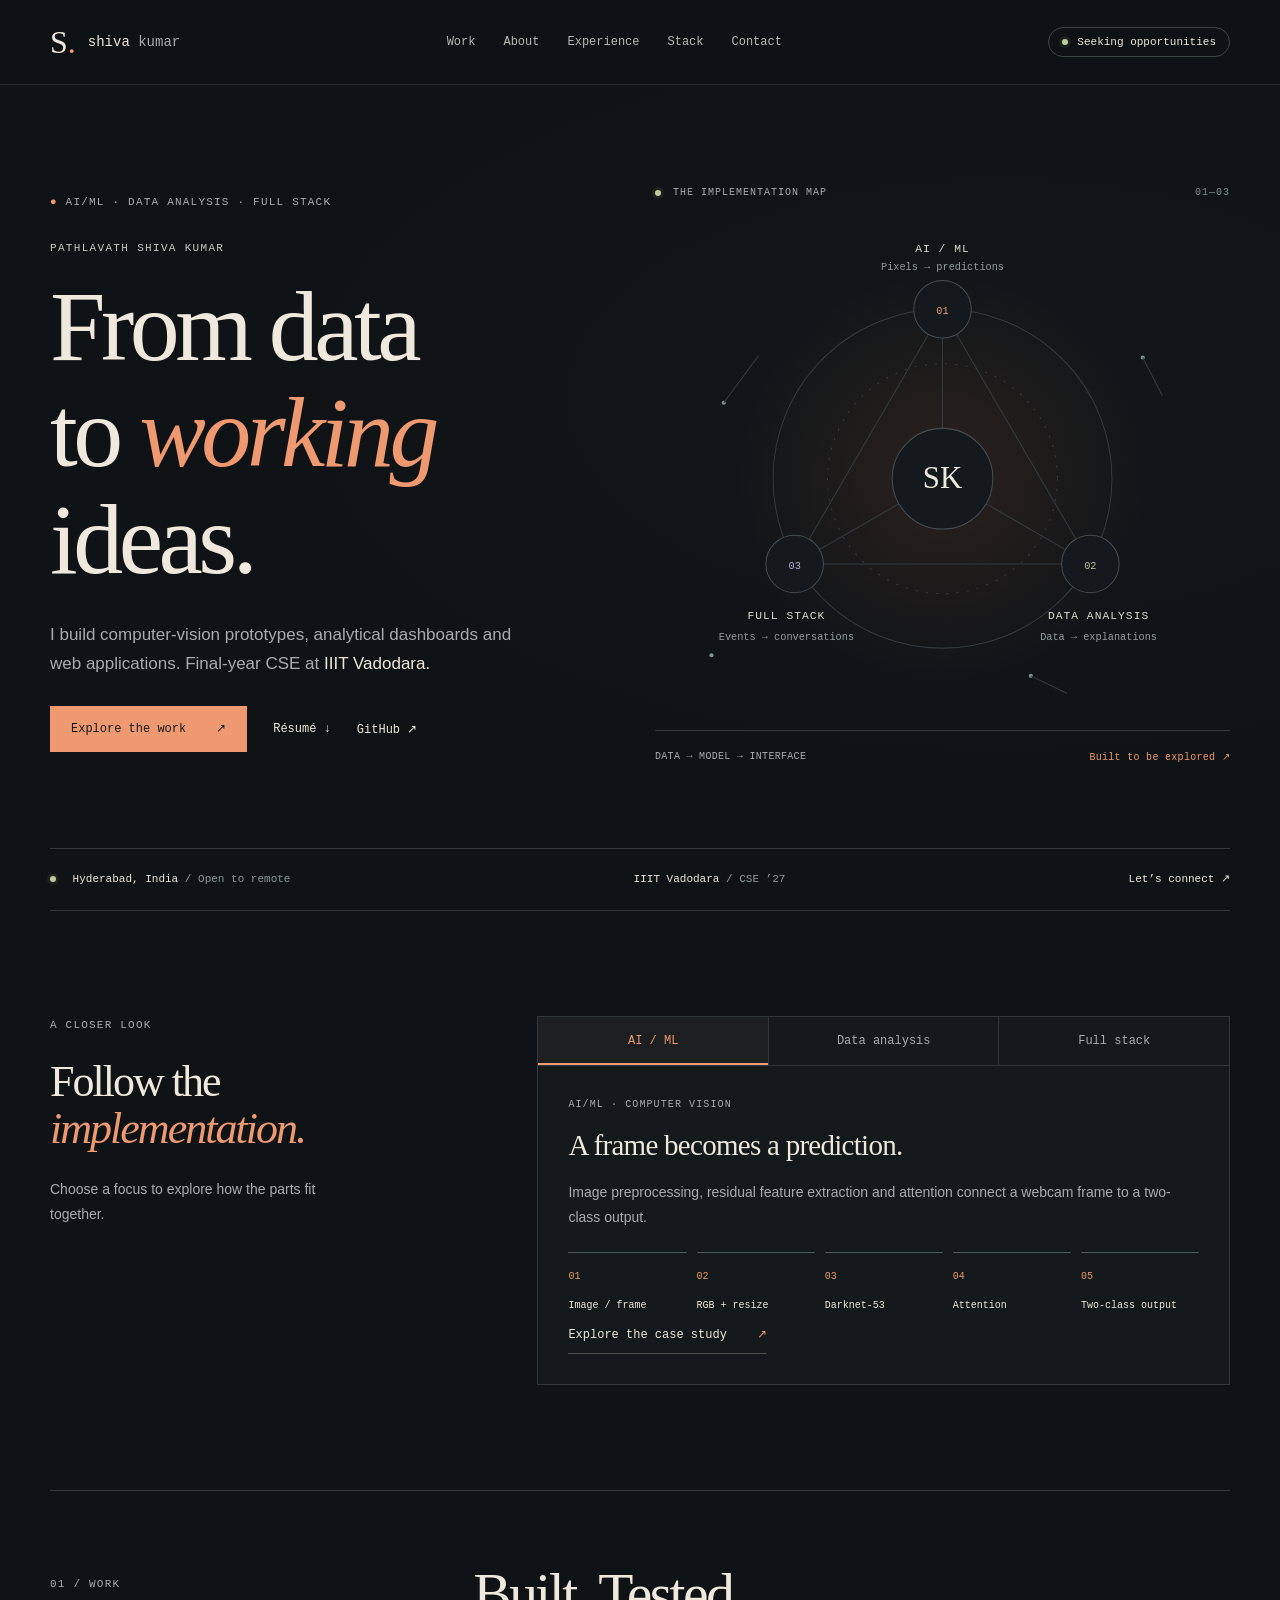
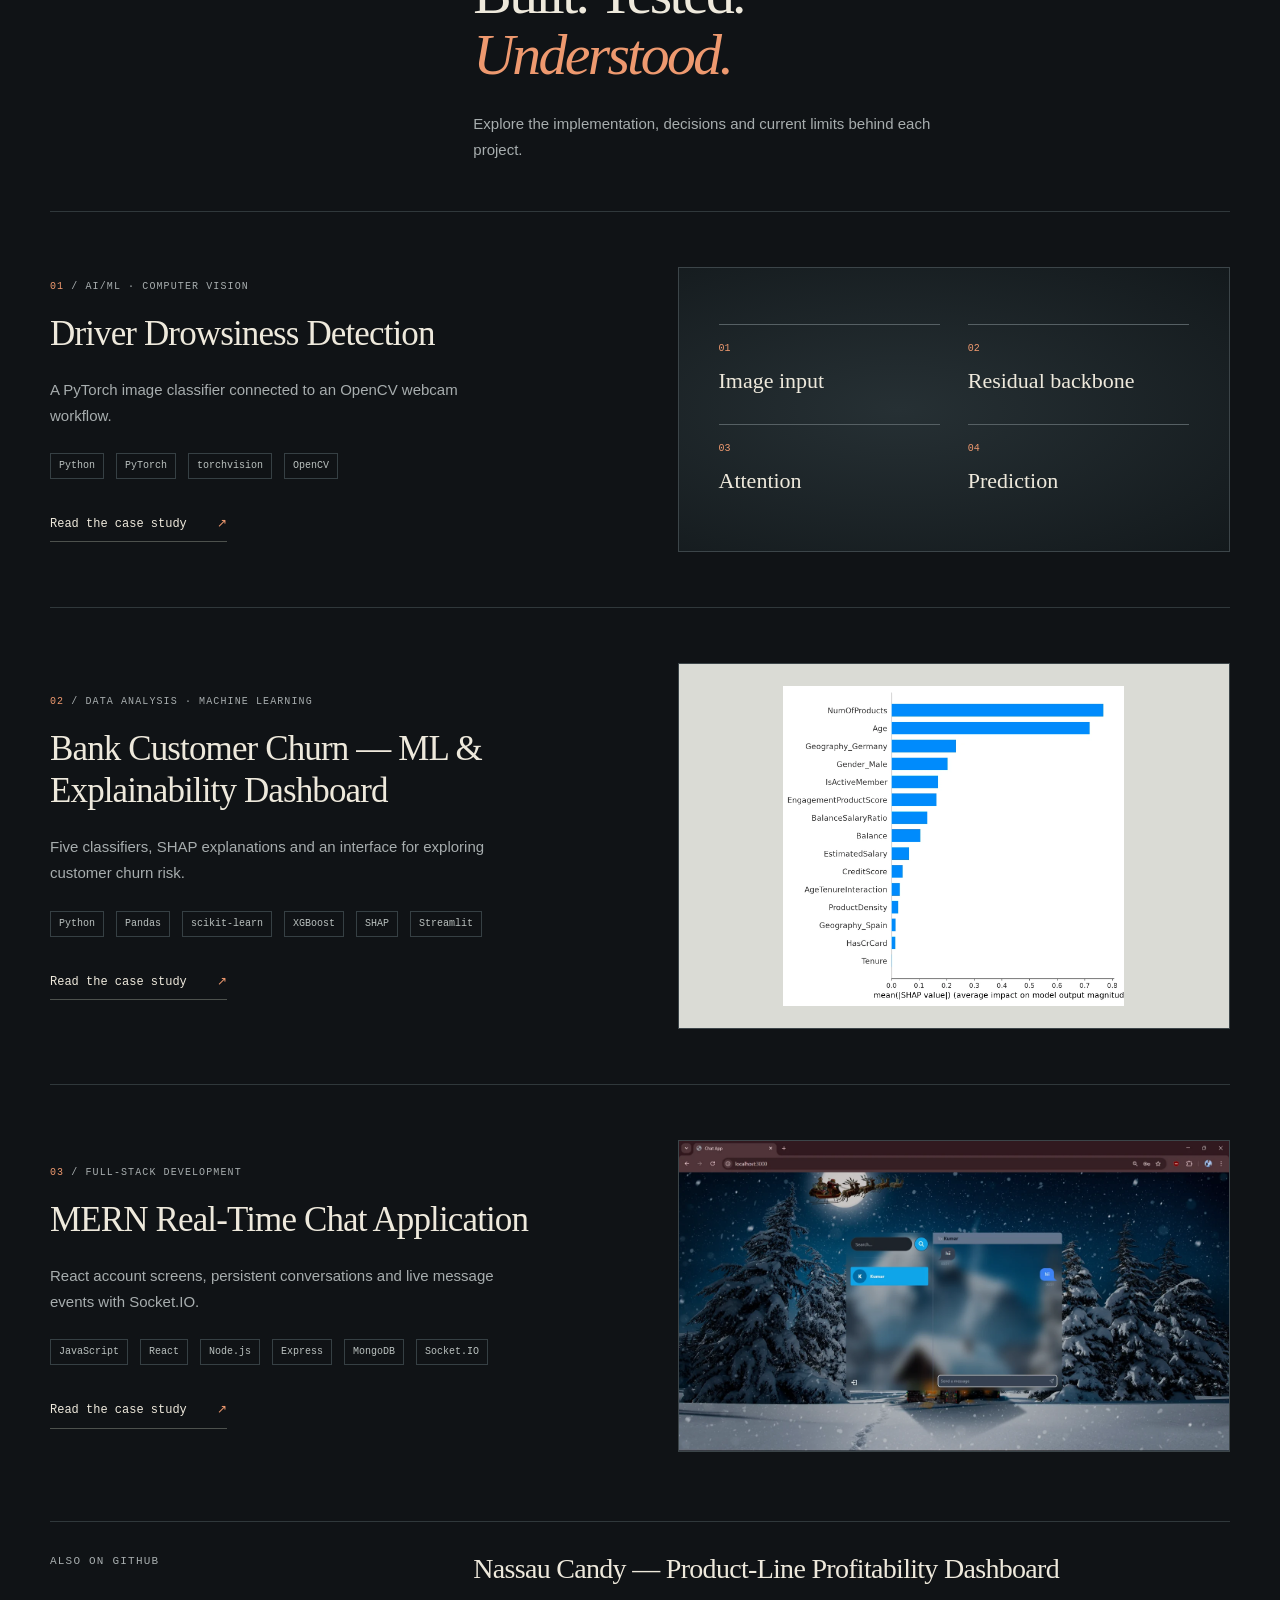
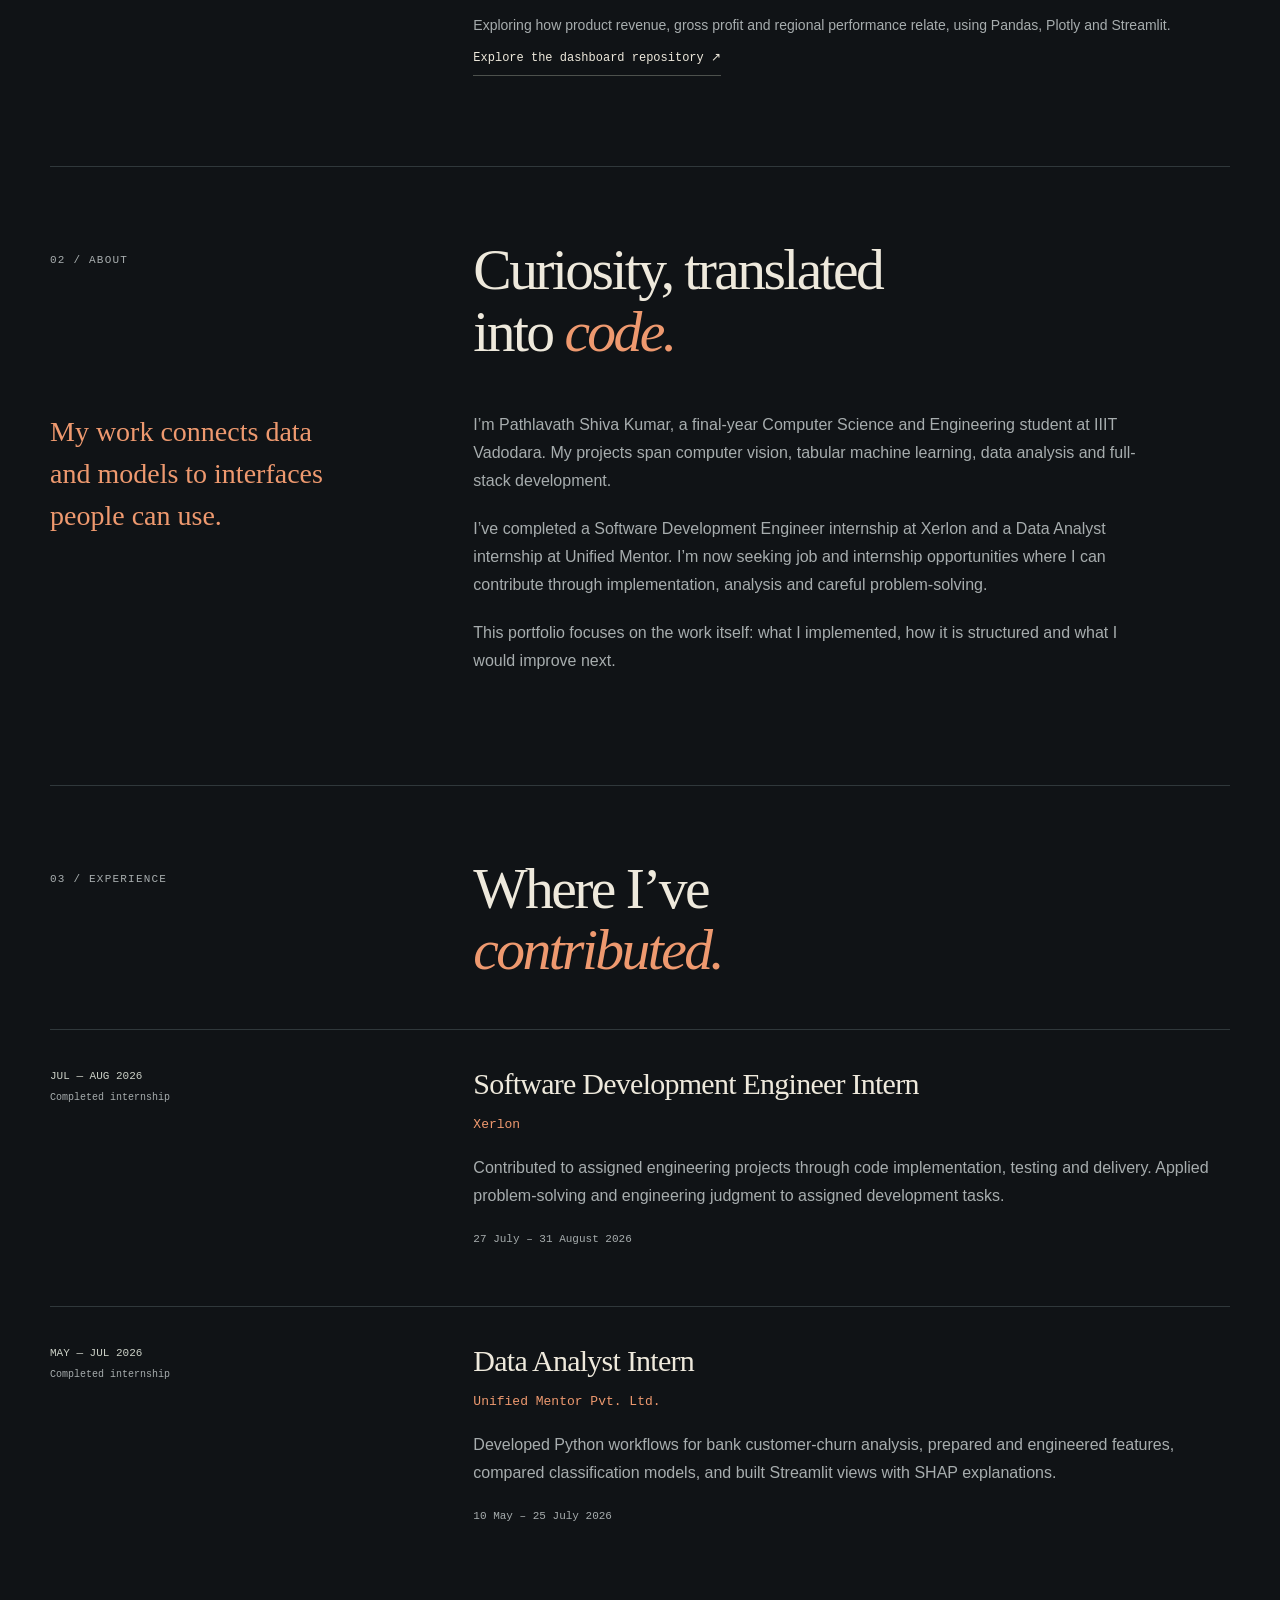
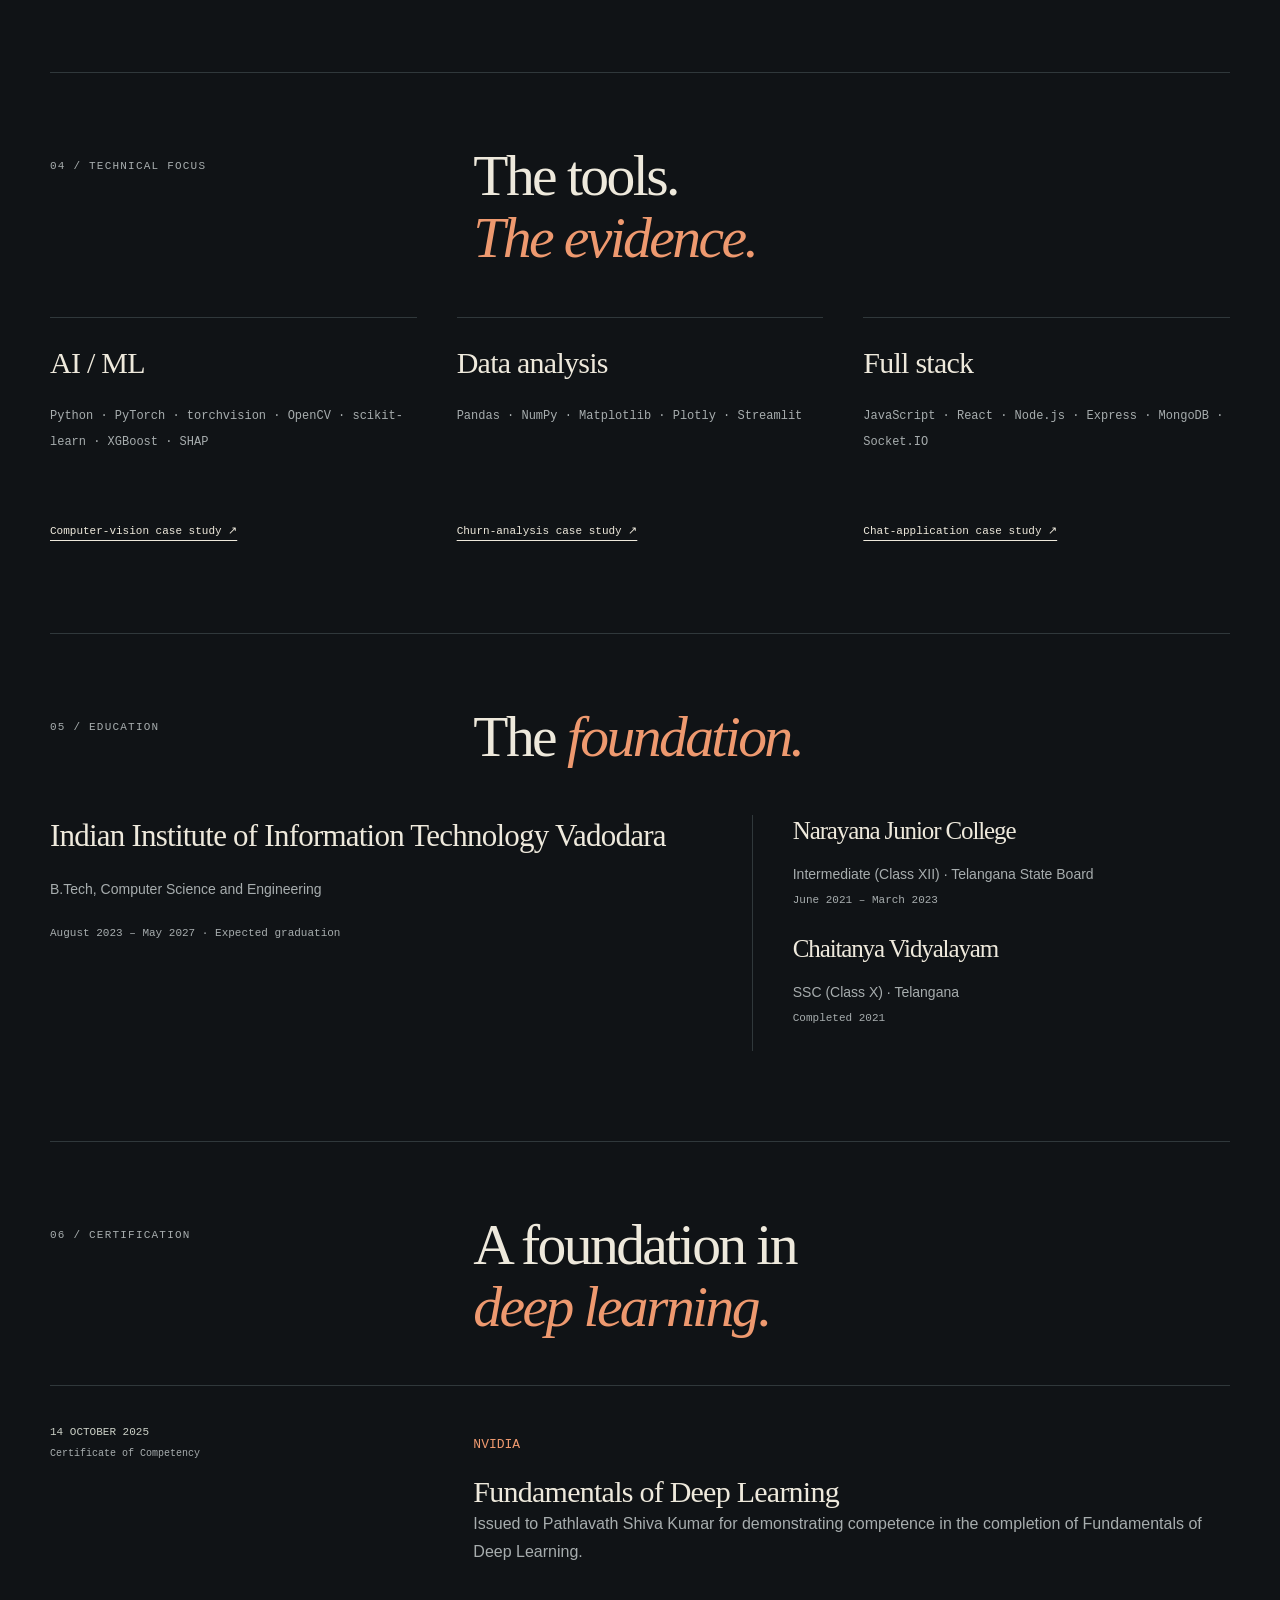
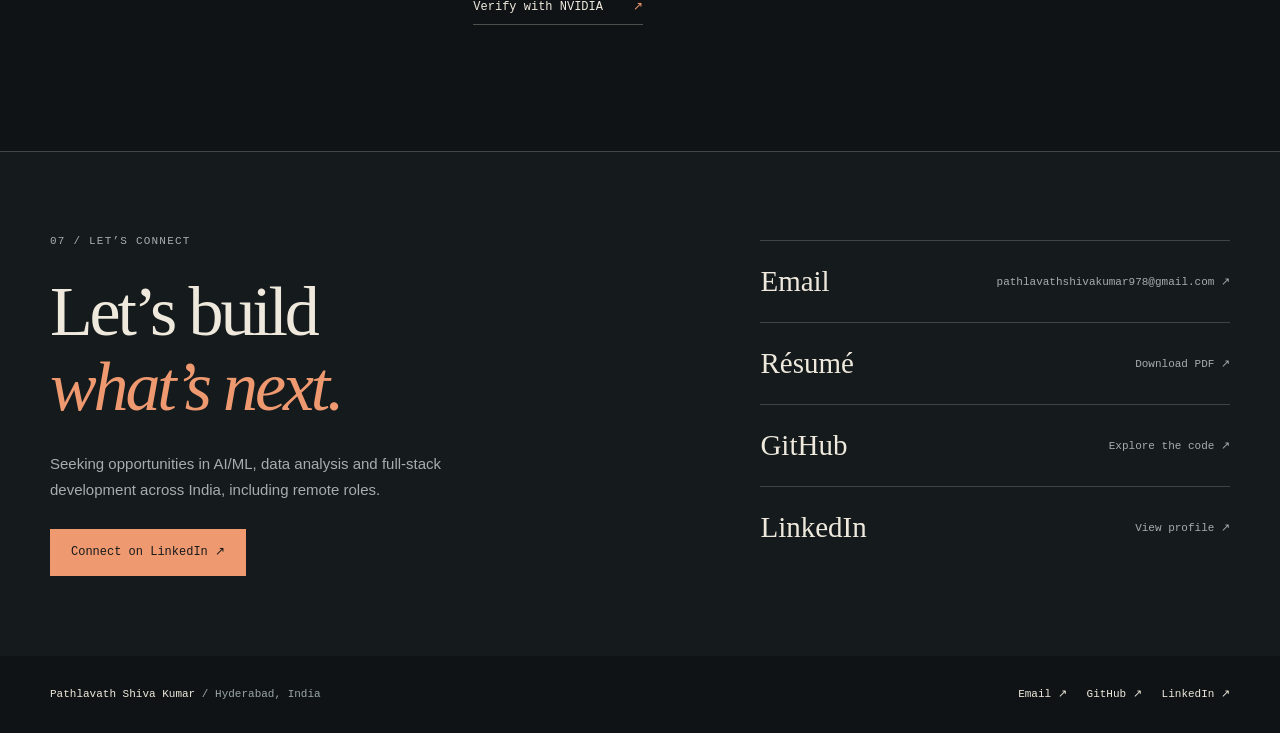
==== index.html @ afb8fa9e "Publish personal portfolio with project case studies and contact email" ====
<!doctype html><html lang="en"><head><meta charset="utf-8"><meta name="viewport" content="width=device-width,initial-scale=1"><title>Pathlavath Shiva Kumar | AI/ML, Data Analysis &amp; Full-Stack Development</title><meta name="description" content="Computer-vision prototypes, explainable machine learning and full-stack applications by Pathlavath Shiva Kumar, B.Tech CSE at IIIT Vadodara."><meta name="theme-color" content="#101316"><meta property="og:type" content="website"><meta property="og:title" content="Pathlavath Shiva Kumar | AI/ML, Data Analysis &amp; Full-Stack Development"><meta property="og:description" content="Computer-vision prototypes, explainable machine learning and full-stack applications by Pathlavath Shiva Kumar, B.Tech CSE at IIIT Vadodara."><meta property="og:site_name" content="Pathlavath Shiva Kumar"><meta name="twitter:card" content="summary"><link rel="canonical" href="https://shivakumar9121.github.io/"><meta property="og:url" content="https://shivakumar9121.github.io/"><link rel="icon" type="image/svg+xml" href="data:image/svg+xml,%3Csvg xmlns='http://www.w3.org/2000/svg' viewBox='0 0 32 32'%3E%3Crect width='32' height='32' fill='%23182532'/%3E%3Ctext x='16' y='23' text-anchor='middle' font-size='23' font-family='Georgia' fill='white'%3ES%3C/text%3E%3C/svg%3E"><link rel="stylesheet" href="/design.css"><script type="application/ld+json">{"@context": "https://schema.org", "@type": "Person", "name": "Pathlavath Shiva Kumar", "url": "https://shivakumar9121.github.io", "sameAs": ["https://github.com/shivakumar9121", "https://www.linkedin.com/in/pathlavath-shiva-kumar-441517321/"], "affiliation": {"@type": "CollegeOrUniversity", "name": "Indian Institute of Information Technology Vadodara"}}</script></head><body><a class="skip" href="#main">Skip to content</a><header class="site-header"><div class="wrap nav"><a class="wordmark" href="/" aria-label="Shiva Kumar home"><span class="brand-mark">S<span>.</span></span><span>shiva <b>kumar</b></span></a><nav aria-label="Main navigation"><a href="/#work">Work</a><a href="/#about">About</a><a href="/#experience">Experience</a><a href="/#skills">Stack</a><a href="/#contact">Contact</a></nav><a class="status" href="/#contact"><i></i>Seeking opportunities</a></div></header><main id="main"><section class="hero-shell"><div class="wrap hero"><div class="hero-copy"><p class="eyebrow"><span class="accent">●</span> AI/ML · DATA ANALYSIS · FULL STACK</p><p class="hero-name">PATHLAVATH SHIVA KUMAR</p><h1>From data<br>to <em>working</em><br>ideas.</h1><p class="hero-summary">I build computer-vision prototypes, analytical dashboards and web applications. Final-year CSE at <strong>IIIT Vadodara.</strong></p><div class="hero-actions"><a class="button" href="#work">Explore the work <span>↗</span></a><a href="/resume.pdf" class="quiet-link">Résumé ↓</a><a href="https://github.com/shivakumar9121" class="quiet-link">GitHub ↗</a></div></div><div class="hero-art" aria-label="Three areas of my work: machine learning, data analysis and full-stack development"><div class="art-top"><span class="mini-dot"></span> THE IMPLEMENTATION MAP <span>01—03</span></div><svg viewBox="0 0 560 490" role="img" aria-label="Data, models and interfaces connected through implementation"><defs><radialGradient id="glow"><stop stop-color="#d57751" stop-opacity=".12"/><stop offset="1" stop-color="#d57751" stop-opacity="0"/></radialGradient></defs><circle cx="280" cy="250" r="200" fill="url(#glow)"/><g fill="none" stroke="#343b3f"><circle cx="280" cy="250" r="165"/><circle cx="280" cy="250" r="112" stroke-dasharray="2 8"/><path d="M280 86 L424 333 L136 333 Z"/><path d="M280 86V250L424 333M280 250L136 333"/></g><g class="orbit" fill="#d99069"><circle cx="280" cy="85" r="3"/><circle cx="424" cy="332" r="3"/><circle cx="137" cy="333" r="3"/></g><g fill="#13191d" stroke="#454c50"><circle cx="280" cy="250" r="49"/><circle cx="280" cy="85" r="28"/><circle cx="424" cy="333" r="28"/><circle cx="136" cy="333" r="28"/></g><g class="diagram-type" text-anchor="middle"><text x="280" y="259" class="center-initial">SK</text><text x="280" y="90" fill="#ec9b71">01</text><text x="424" y="338" fill="#b5c69e">02</text><text x="136" y="338" fill="#b4b3d5">03</text><text x="280" y="29" class="node-title">AI / ML</text><text x="280" y="47">Pixels → predictions</text><text x="432" y="387" class="node-title">DATA ANALYSIS</text><text x="432" y="407">Data → explanations</text><text x="128" y="387" class="node-title">FULL STACK</text><text x="128" y="407">Events → conversations</text></g><g fill="#819096"><circle cx="67" cy="176" r="2"/><circle cx="475" cy="132" r="2"/><circle cx="366" cy="442" r="2"/><circle cx="55" cy="422" r="2"/><path d="M67 176L101 130M475 132L494 169M366 442L401 459" stroke="#343b3f"/></g></svg><div class="art-caption"><span>DATA → MODEL → INTERFACE</span><span class="accent">Built to be explored ↗</span></div></div></div><div class="wrap status-strip"><span><i class="mini-dot"></i> Hyderabad, India <span class="dim">/ Open to remote</span></span><span>IIIT Vadodara <span class="dim">/ CSE ’27</span></span><a href="#contact">Let’s connect ↗</a></div></section>
<section class="wrap explore-section"><div class="explore-intro"><p class="eyebrow">A CLOSER LOOK</p><h2>Follow the<br><em>implementation.</em></h2><p>Choose a focus to explore how the parts fit together.</p></div><div class="explorer"><div class="explorer-tabs" role="tablist" aria-label="Explore technical areas"><button role="tab" id="tab-0" aria-controls="panel-0" aria-selected="true" tabindex="0">AI / ML</button><button role="tab" id="tab-1" aria-controls="panel-1" aria-selected="false" tabindex="-1">Data analysis</button><button role="tab" id="tab-2" aria-controls="panel-2" aria-selected="false" tabindex="-1">Full stack</button></div><div class="explorer-panel" id="panel-0" role="tabpanel" aria-labelledby="tab-0" tabindex="0" ><p class="eyebrow">AI/ML · COMPUTER VISION</p><h3>A frame becomes a prediction.</h3><p>Image preprocessing, residual feature extraction and attention connect a webcam frame to a two-class output.</p><ol class="pipeline" aria-label="Implementation pipeline"><li><span>01</span>Image / frame</li><li><span>02</span>RGB + resize</li><li><span>03</span>Darknet-53</li><li><span>04</span>Attention</li><li><span>05</span>Two-class output</li></ol><a class="text-link" href="/driver-drowsiness.html">Explore the case study <span>↗</span></a></div><div class="explorer-panel" id="panel-1" role="tabpanel" aria-labelledby="tab-1" tabindex="0" hidden><p class="eyebrow">DATA ANALYSIS · MACHINE LEARNING</p><h3>A prediction becomes an explanation.</h3><p>Data preparation, model comparison and SHAP connect customer records to explorable churn-risk estimates.</p><ol class="pipeline" aria-label="Implementation pipeline"><li><span>01</span>Customer CSV</li><li><span>02</span>Prepare features</li><li><span>03</span>Compare models</li><li><span>04</span>Save artifacts</li><li><span>05</span>Streamlit + SHAP</li></ol><a class="text-link" href="/bank-churn.html">Explore the case study <span>↗</span></a></div><div class="explorer-panel" id="panel-2" role="tabpanel" aria-labelledby="tab-2" tabindex="0" hidden><p class="eyebrow">FULL-STACK DEVELOPMENT</p><h3>A message becomes a conversation.</h3><p>React screens, an HTTP API, MongoDB and Socket.IO connect account identity, stored history and live events.</p><ol class="pipeline" aria-label="Implementation pipeline"><li><span>01</span>React screens</li><li><span>02</span>Express HTTP</li><li><span>03</span>JWT middleware</li><li><span>04</span>MongoDB</li><li><span>05</span>Socket.IO events</li></ol><a class="text-link" href="/mern-chat.html">Explore the case study <span>↗</span></a></div></div></section>
<section id="work" class="wrap section"><div class="section-heading"><p class="eyebrow">01 / WORK</p><div><h2>Built. Tested.<br><em>Understood.</em></h2><p class="section-deck">Explore the implementation, decisions and current limits behind each project.</p></div></div><article class="project"><div class="project-copy"><p class="eyebrow"><span class="accent">01</span> / AI/ML · COMPUTER VISION</p><h3>Driver Drowsiness Detection</h3><p class="project-deck">A PyTorch image classifier connected to an OpenCV webcam workflow.</p><div class="tags"><span>Python</span><span>PyTorch</span><span>torchvision</span><span>OpenCV</span></div><a class="text-link" href="/driver-drowsiness.html">Read the case study <span aria-hidden="true">↗</span></a></div><a class="project-visual diagram" href="/driver-drowsiness.html" aria-label="Read Driver Drowsiness Detection case study"><div class="small-pipeline"><div><span>01</span>Image input</div><div><span>02</span>Residual backbone</div><div><span>03</span>Attention</div><div><span>04</span>Prediction</div></div></a></article><article class="project"><div class="project-copy"><p class="eyebrow"><span class="accent">02</span> / DATA ANALYSIS · MACHINE LEARNING</p><h3>Bank Customer Churn — ML & Explainability Dashboard</h3><p class="project-deck">Five classifiers, SHAP explanations and an interface for exploring customer churn risk.</p><div class="tags"><span>Python</span><span>Pandas</span><span>scikit-learn</span><span>XGBoost</span><span>SHAP</span><span>Streamlit</span></div><a class="text-link" href="/bank-churn.html">Read the case study <span aria-hidden="true">↗</span></a></div><a class="project-visual churn" href="/bank-churn.html" aria-label="Read Bank Customer Churn — ML &amp; Explainability Dashboard case study"><img src="/churn.webp" alt="Existing SHAP feature-importance figure from the repository’s recorded experiment." loading="lazy" width="1200" height="1125"></a></article><article class="project"><div class="project-copy"><p class="eyebrow"><span class="accent">03</span> / FULL-STACK DEVELOPMENT</p><h3>MERN Real-Time Chat Application</h3><p class="project-deck">React account screens, persistent conversations and live message events with Socket.IO.</p><div class="tags"><span>JavaScript</span><span>React</span><span>Node.js</span><span>Express</span><span>MongoDB</span><span>Socket.IO</span></div><a class="text-link" href="/mern-chat.html">Read the case study <span aria-hidden="true">↗</span></a></div><a class="project-visual chat" href="/mern-chat.html" aria-label="Read MERN Real-Time Chat Application case study"><img src="/chat.webp" alt="Existing local application screenshot from the repository. It is not a live demo." loading="lazy" width="1200" height="675"></a></article><aside class="more-work"><p class="eyebrow">ALSO ON GITHUB</p><h3>Nassau Candy — Product-Line Profitability Dashboard</h3><p>Exploring how product revenue, gross profit and regional performance relate, using Pandas, Plotly and Streamlit.</p><a href="https://github.com/shivakumar9121/Nassau-Candy-Product-Line-Profitability-Dashboard" class="text-link">Explore the dashboard repository ↗</a></aside></section>
<section id="about" class="wrap section"><div class="section-heading"><p class="eyebrow">02 / ABOUT</p><h2>Curiosity, translated<br>into <em>code.</em></h2></div><div class="about-grid"><p class="lead">My work connects data and models to interfaces people can use.</p><div><p>I’m Pathlavath Shiva Kumar, a final-year Computer Science and Engineering student at IIIT Vadodara. My projects span computer vision, tabular machine learning, data analysis and full-stack development.</p><p>I’ve completed a Software Development Engineer internship at Xerlon and a Data Analyst internship at Unified Mentor. I’m now seeking job and internship opportunities where I can contribute through implementation, analysis and careful problem-solving.</p><p>This portfolio focuses on the work itself: what I implemented, how it is structured and what I would improve next.</p></div></div></section>
<section id="experience" class="wrap section"><div class="section-heading"><p class="eyebrow">03 / EXPERIENCE</p><h2>Where I’ve<br><em>contributed.</em></h2></div><article class="timeline"><p class="dates">JUL — AUG 2026<br><span>Completed internship</span></p><div><h3>Software Development Engineer Intern</h3><p class="company">Xerlon</p><p>Contributed to assigned engineering projects through code implementation, testing and delivery. Applied problem-solving and engineering judgment to assigned development tasks.</p><p class="fine">27 July – 31 August 2026</p></div></article><article class="timeline"><p class="dates">MAY — JUL 2026<br><span>Completed internship</span></p><div><h3>Data Analyst Intern</h3><p class="company">Unified Mentor Pvt. Ltd.</p><p>Developed Python workflows for bank customer-churn analysis, prepared and engineered features, compared classification models, and built Streamlit views with SHAP explanations.</p><p class="fine">10 May – 25 July 2026</p></div></article></section>
<section id="skills" class="wrap section"><div class="section-heading"><p class="eyebrow">04 / TECHNICAL FOCUS</p><h2>The tools.<br><em>The evidence.</em></h2></div><div class="skill-grid"><div><h3>AI / ML</h3><p>Python · PyTorch · torchvision · OpenCV · scikit-learn · XGBoost · SHAP</p><a href="/driver-drowsiness.html">Computer-vision case study ↗</a></div><div><h3>Data analysis</h3><p>Pandas · NumPy · Matplotlib · Plotly · Streamlit</p><a href="/bank-churn.html">Churn-analysis case study ↗</a></div><div><h3>Full stack</h3><p>JavaScript · React · Node.js · Express · MongoDB · Socket.IO</p><a href="/mern-chat.html">Chat-application case study ↗</a></div></div></section>
<section id="education" class="wrap section"><div class="section-heading"><p class="eyebrow">05 / EDUCATION</p><h2>The <em>foundation.</em></h2></div><div class="education"><div><h3>Indian Institute of Information Technology Vadodara</h3><p>B.Tech, Computer Science and Engineering</p><p class="fine">August 2023 – May 2027 · Expected graduation</p></div><div><h4>Narayana Junior College</h4><p>Intermediate (Class XII) · Telangana State Board<br><span class="fine">June 2021 – March 2023</span></p><h4>Chaitanya Vidyalayam</h4><p>SSC (Class X) · Telangana<br><span class="fine">Completed 2021</span></p></div></div></section>
<section id="certification" class="wrap section"><div class="section-heading"><p class="eyebrow">06 / CERTIFICATION</p><h2>A foundation in<br><em>deep learning.</em></h2></div><article class="timeline"><p class="dates">14 OCTOBER 2025<br><span>Certificate of Competency</span></p><div><p class="company">NVIDIA</p><h3>Fundamentals of Deep Learning</h3><p>Issued to Pathlavath Shiva Kumar for demonstrating competence in the completion of Fundamentals of Deep Learning.</p><a class="text-link" href="https://learn.nvidia.com/certificates?id=mJ376tgtTH6GW4vM675hIA">Verify with NVIDIA <span>↗</span></a></div></article></section><section id="contact" class="contact"><div class="wrap contact-grid"><div><p class="eyebrow">07 / LET’S CONNECT</p><h2>Let’s build<br><em>what’s next.</em></h2><p>Seeking opportunities in AI/ML, data analysis and full-stack development across India, including remote roles.</p><a href="https://www.linkedin.com/in/pathlavath-shiva-kumar-441517321/" class="button light">Connect on LinkedIn ↗</a></div><div class="contact-links"><a href="mailto:pathlavathshivakumar978@gmail.com"><span>Email</span><span>pathlavathshivakumar978@gmail.com ↗</span></a><a href="/resume.pdf" download="Shiva-Kumar-Resume.pdf"><span>Résumé</span><span>Download PDF ↗</span></a><a href="https://github.com/shivakumar9121"><span>GitHub</span><span>Explore the code ↗</span></a><a href="https://www.linkedin.com/in/pathlavath-shiva-kumar-441517321/"><span>LinkedIn</span><span>View profile ↗</span></a></div></div></section></main><footer class="wrap footer"><p>Pathlavath Shiva Kumar <span class="muted">/ Hyderabad, India</span></p><div><a href="mailto:pathlavathshivakumar978@gmail.com">Email ↗</a> &nbsp; <a href="https://github.com/shivakumar9121">GitHub ↗</a> &nbsp; <a href="https://www.linkedin.com/in/pathlavath-shiva-kumar-441517321/">LinkedIn ↗</a></div></footer><script src="/interactions.js" defer></script></body></html>
---- design.css ----
:root{color-scheme:dark;--paper:#101316;--surface:#151a1e;--ink:#eee9dc;--muted:#a7adae;--accent:#ee996f;--line:#30383b;--serif:Georgia,'Times New Roman',serif;--sans:Arial,Helvetica,sans-serif;--mono:'Courier New',monospace}*{box-sizing:border-box}html{scroll-behavior:smooth;scroll-padding-top:100px}body{margin:0;background:var(--paper);color:var(--ink);font:16px/1.75 var(--sans);-webkit-font-smoothing:antialiased}::selection{background:#ee996f;color:#101316}a{color:inherit;text-underline-offset:6px;text-decoration-thickness:1px}button{font:inherit}a,button{touch-action:manipulation}a:focus-visible,button:focus-visible,[tabindex]:focus-visible{outline:2px solid var(--accent);outline-offset:5px}a:hover{color:var(--accent)}.wrap{width:min(1180px,calc(100% - 96px));margin-inline:auto}.site-header{position:sticky;top:0;z-index:20;background:#101316f5;border-bottom:1px solid #252c2f}.nav{height:84px;display:flex;align-items:center;justify-content:space-between;gap:28px}.wordmark{display:flex;align-items:center;gap:12px;text-decoration:none;font:14px var(--mono);white-space:nowrap}.wordmark b{font-weight:400;color:var(--muted)}.brand-mark{font:32px var(--serif);line-height:1}.brand-mark>span{color:var(--accent)}.nav nav{display:flex;gap:28px;font:12px var(--mono)}.nav nav a{text-decoration:none;color:#b7b9b4}.nav nav a:hover{color:var(--accent)}.status{display:flex;align-items:center;gap:9px;border:1px solid #3b4640;border-radius:30px;padding:8px 13px;font:11px var(--mono);text-decoration:none;white-space:nowrap}.status i,.mini-dot{display:inline-block;width:6px;height:6px;border-radius:50%;background:#bdce9c;box-shadow:0 0 0 3px #bdce9c12}.hero-shell{background:radial-gradient(ellipse at 78% 38%,#26302920,transparent 53%);position:relative}.hero{display:grid;grid-template-columns:1fr 1fr;gap:30px;padding:77px 0 65px;align-items:center}.hero-name{font:11px var(--mono);letter-spacing:.12em;color:#c8cbc5;margin:30px 0 20px}.eyebrow{font:11px/1.7 var(--mono);letter-spacing:.11em;color:var(--muted);text-transform:uppercase;margin:0 0 24px}h1,h2,h3,h4{font-family:var(--serif);font-weight:400;margin:0;line-height:1.07;letter-spacing:-.045em}h1{font-size:clamp(70px,7.8vw,116px)}h1 em,h2 em{color:var(--accent);font-weight:400}h2{font-size:clamp(40px,4.5vw,61px)}h3{font-size:34px;line-height:1.2;letter-spacing:-.025em}h4{font-size:25px;line-height:1.3}p{margin:0 0 20px}.hero-summary{max-width:465px;font-size:17px;line-height:1.7;color:var(--muted);margin:27px 0}.hero-summary strong{font-weight:400;color:var(--ink)}.hero-actions{display:flex;align-items:center;gap:26px;flex-wrap:wrap}.button{display:inline-flex;align-items:center;justify-content:space-between;gap:30px;padding:12px 20px;background:var(--accent);color:#171a1c;text-decoration:none;font:12px/1.7 var(--mono);border:1px solid var(--accent)}.button:hover{background:#f0ac8b;color:#101316}.quiet-link{font:12px var(--mono);text-decoration:none}.hero-art{padding:25px 0 0}.art-top{display:flex;align-items:center;gap:12px;font:10px var(--mono);letter-spacing:.1em;color:var(--muted)}.art-top>span:last-child{margin-left:auto;color:#7e888b}.hero-art svg{display:block;width:100%;height:auto;overflow:visible;margin:24px 0 5px}.diagram-type{font:10px var(--mono);fill:#929d9f}.diagram-type .node-title{fill:#dbdcd1;font-size:11px;letter-spacing:1px}.diagram-type .center-initial{font:30px var(--serif);fill:#eee9dc}.art-caption{display:flex;justify-content:space-between;border-top:1px solid var(--line);padding:20px 0;font:10px var(--mono);letter-spacing:.03em;color:var(--muted);gap:15px}.status-strip{border-top:1px solid var(--line);border-bottom:1px solid var(--line);display:flex;justify-content:space-between;gap:25px;padding:22px 0;font:11px/1.5 var(--mono)}.status-strip .mini-dot{margin-right:10px}.status-strip a{text-decoration:none}.dim{color:#8d989b}.accent{color:var(--accent)}.muted{color:var(--muted)}.explore-section{display:grid;grid-template-columns:1fr 1.7fr;gap:80px;padding:105px 0}.explore-intro h2{font-size:44px}.explore-intro>p:last-child{color:var(--muted);font-size:14px;max-width:270px;margin-top:25px}.explorer{background:#14191c;border:1px solid var(--line);min-width:0}.explorer-tabs{display:flex;border-bottom:1px solid var(--line)}.explorer-tabs button{border:0;border-right:1px solid var(--line);padding:17px 22px;flex:1;background:transparent;color:var(--muted);font:12px var(--mono);cursor:pointer}.explorer-tabs button:last-child{border-right:0}.explorer-tabs [aria-selected=true]{color:var(--accent);background:#ee996f0b;box-shadow:inset 0 -2px var(--accent)}.explorer-panel{padding:30px}.explorer-panel[hidden]{display:none}.explorer-panel h3{font-size:29px}.explorer-panel>p:not(.eyebrow){font-size:14px;color:var(--muted);margin:18px 0 23px}.explorer-panel .eyebrow{font-size:10px;margin-bottom:15px}.explorer-panel .pipeline{gap:10px}.explorer-panel .pipeline li{font-size:10px}.section{border-top:1px solid var(--line);padding:72px 0 90px}.section-heading{display:grid;grid-template-columns:1fr 2fr;gap:45px;margin-bottom:48px;align-items:start}.section-heading>.eyebrow{padding-top:12px}.section-deck{font-size:15px;color:var(--muted);max-width:510px;margin:25px 0 0}.project{display:grid;grid-template-columns:1fr 1fr;gap:75px;padding:55px 0;border-top:1px solid var(--line);align-items:center}.project-copy h3{font-size:35px}.project-copy .eyebrow{font-size:10px;margin-bottom:18px}.project-deck{color:var(--muted);margin:22px 0;font-size:15px;max-width:450px}.tags{display:flex;flex-wrap:wrap;gap:8px 12px;margin:24px 0;font:10px/1.8 var(--mono);color:#bac1bf}.tags span{border:1px solid #364044;padding:3px 8px}.text-link{display:inline-flex;align-items:center;gap:30px;font:12px/1.6 var(--mono);margin-top:12px;text-decoration:none;border-bottom:1px solid #4d514d;padding-bottom:7px}.text-link span{color:var(--accent)}.project-visual{position:relative;background:#192024;border:1px solid #3c4549;min-height:285px;display:flex;align-items:center;justify-content:center;overflow:hidden;text-decoration:none;transition:border-color .2s,transform .2s}.project-visual:hover{transform:translateY(-3px);border-color:var(--accent)}.project-visual img{display:block;width:100%;height:auto}.project-visual.churn{padding:22px;background:#dadbd5}.project-visual.churn img{width:73%;max-height:320px;object-fit:contain}.project-visual.diagram{background:radial-gradient(ellipse at 40% 50%,#263034,#13191c);padding:40px}.small-pipeline{display:grid;grid-template-columns:1fr 1fr;gap:28px;width:100%}.small-pipeline>div{font:22px/1.35 var(--serif);border-top:1px solid #566064;padding-top:18px}.small-pipeline span{display:block;font:10px var(--mono);color:var(--accent);margin-bottom:12px}.more-work{border-top:1px solid var(--line);padding-top:30px;margin-top:14px;display:grid;grid-template-columns:1fr 2fr;gap:0 45px}.more-work h3{font-size:28px}.more-work>p:not(.eyebrow),.more-work>.text-link{grid-column:2}.more-work>p:not(.eyebrow){color:var(--muted);font-size:14px;margin:18px 0 0}.more-work>.text-link{justify-self:start}.about-grid{display:grid;grid-template-columns:1fr 2fr;gap:45px}.lead{font:27px/1.5 var(--serif);color:var(--ink)}.about-grid>.lead{color:var(--accent);font-size:28px;max-width:300px}.about-grid>div{max-width:690px;color:var(--muted)}.timeline{display:grid;grid-template-columns:1fr 2fr;gap:45px;border-top:1px solid var(--line);padding:36px 0}.dates{font:11px/1.9 var(--mono);color:#cbd0c6}.dates span{color:var(--muted);font-size:10px}.timeline h3{font-size:30px}.company{color:var(--accent);font:13px var(--mono);margin:15px 0 22px}.timeline>div>p:not(.company){color:var(--muted)}.fine{font:11px/1.8 var(--mono);color:var(--muted)}.skill-grid{display:grid;grid-template-columns:repeat(3,1fr);gap:40px}.skill-grid>div{border-top:1px solid var(--line);padding-top:27px}.skill-grid h3{font-size:30px}.skill-grid p{color:var(--muted);margin:22px 0;font:12px/2.2 var(--mono);min-height:90px}.skill-grid a{font:11px/1.7 var(--mono)}.education{display:grid;grid-template-columns:1.3fr 1fr;gap:80px}.education h3{font-size:31px;line-height:1.35;margin-bottom:20px}.education p{color:var(--muted);font-size:14px;margin:14px 0 22px}.education .fine{font-size:11px}.education>div:last-child{border-left:1px solid var(--line);padding-left:40px}.contact{border-top:1px solid #434644;background:#151a1d;padding:80px 0}.contact-grid{display:grid;grid-template-columns:1.3fr 1fr;gap:100px}.contact h2{font-size:70px}.contact p:not(.eyebrow){color:var(--muted);font-size:15px;max-width:480px;margin:26px 0}.contact-links{align-self:center}.contact-links a{display:flex;justify-content:space-between;align-items:center;padding:24px 0;border-top:1px solid #3c4548;gap:20px;text-decoration:none}.contact-links a>span:first-child{font:29px var(--serif)}.contact-links a>span:last-child{font:11px var(--mono);color:var(--muted)}.footer{padding:30px 0;display:flex;justify-content:space-between;gap:24px;font:11px/1.6 var(--mono)}.footer p{margin:0}.footer a{text-decoration:none}.footer .muted{color:#9ba6a8}.case-hero{padding:45px 0 60px}.back{display:inline-block;font:12px var(--mono);margin-bottom:40px;text-decoration:none}.case-hero h1{font-size:clamp(60px,7vw,95px);max-width:920px}.case-hero .lead{color:var(--muted);max-width:750px;font-size:25px}.case-name{color:var(--accent);font-size:17px;margin:25px 0 17px}.case-figure{margin:0;padding:40px;background:#d9ddd7;border:1px solid #5d666a}.case-figure img{display:block;width:auto;max-width:100%;max-height:600px;height:auto;margin:auto}.case-figure figcaption{font:11px/1.7 var(--mono);color:#3b484c;margin-top:25px}.schematic{background:var(--surface)}.schematic figcaption{color:var(--muted)}.pipeline{list-style:none;padding:0;margin:0;display:grid;grid-template-columns:repeat(5,1fr);gap:17px}.pipeline li{border-top:1px solid #4c595e;padding-top:15px;font:12px/1.7 var(--mono)}.pipeline span{display:block;color:var(--accent);margin-bottom:12px;font-size:10px}.case-section{display:grid;grid-template-columns:1fr 3fr;gap:50px;border-top:1px solid var(--line);padding:48px 0}.case-section:first-of-type{margin-top:55px}.case-section h2{font-size:35px;line-height:1.25;letter-spacing:-.025em}.large-copy{font-size:18px;margin-top:25px}.case-section p:not(.eyebrow){color:var(--muted)}.case-section h3{font-size:28px;margin-bottom:18px}.decision{margin-bottom:35px}.decision:last-child{margin:0}.subheading{margin-top:30px}.secondary-back{margin:0 0 0 24px}.skip{position:absolute;left:-10000px;top:12px;z-index:100}.skip:focus{left:20px;padding:12px;background:var(--ink);color:var(--paper)}
@media(min-width:1200px) and (prefers-reduced-motion:no-preference){.orbit{transform-origin:280px 250px;animation:orbit 50s linear infinite}@keyframes orbit{to{transform:rotate(360deg)}}}
@media(max-width:1080px){.nav{gap:20px}.nav nav{gap:19px}.status{font-size:10px}.wrap{width:calc(100% - 64px)}.hero{gap:20px}.hero-summary{font-size:16px}.hero-actions{gap:20px}.project{gap:38px}.project-copy h3{font-size:31px}.explore-section{gap:40px}.explore-intro h2{font-size:39px}.contact-grid{gap:50px}.contact h2{font-size:60px}.skill-grid{gap:28px}}
@media(max-width:820px){.nav{height:auto;min-height:90px;flex-wrap:wrap;padding:18px 0;gap:18px}.nav nav{order:3;width:100%;justify-content:space-between;gap:10px}.hero{grid-template-columns:1.1fr 1fr;padding:48px 0 40px}.hero h1{font-size:76px}.hero-art{padding-top:0}.hero .eyebrow{font-size:10px}.hero-name{font-size:10px}.art-top{font-size:9px;flex-wrap:wrap}.art-top>span:last-child{display:none}.art-caption{font-size:9px;flex-direction:column;gap:10px}.status-strip{font-size:10px}.status-strip>.dim{display:none}.status-strip>span:nth-child(2){display:none}.explore-section{grid-template-columns:1fr;padding:65px 0;gap:30px}.explore-intro{display:grid;grid-template-columns:1fr 1fr;gap:0 25px;align-items:end}.explore-intro .eyebrow{grid-column:1/-1}.explore-intro h2{font-size:44px}.explore-intro>p:last-child{margin:0}.section{padding:55px 0 65px}.section-heading{grid-template-columns:1fr;gap:4px}.section-heading>.eyebrow{padding:0}.project{gap:26px}.project-copy h3{font-size:29px}.project-visual{min-height:250px}.project-visual.diagram{padding:25px}.small-pipeline>div{font-size:20px}.about-grid,.timeline{grid-template-columns:1fr 2fr;gap:28px}.about-grid>.lead{font-size:24px}.education{gap:35px}.education h3{font-size:27px}.education>div:last-child{padding-left:27px}.more-work{grid-template-columns:1fr;gap:0}.more-work>p:not(.eyebrow),.more-work>.text-link{grid-column:1}.skill-grid{gap:24px}.skill-grid h3{font-size:27px}.skill-grid p{min-height:140px}.contact h2{font-size:52px}.case-section{grid-template-columns:1fr;gap:4px}}
@media(max-width:580px){html{scroll-padding-top:135px}.wrap{width:calc(100% - 40px)}.nav{padding:16px 0}.wordmark{font-size:12px;gap:9px}.brand-mark{font-size:28px}.status{font-size:9px;padding:7px 9px}.nav nav{font-size:11px;padding-top:5px}.hero{grid-template-columns:1fr;padding:40px 0 20px;gap:28px}.hero-name{margin:25px 0 18px}.hero h1{font-size:clamp(64px,18vw,100px);line-height:1.02}.hero-summary{font-size:16px;max-width:100%;margin:24px 0}.hero-actions{gap:20px}.button{font-size:11px;padding:12px 17px}.quiet-link{font-size:11px}.hero-art{max-width:420px;width:100%;margin:auto}.hero-art svg{margin:0}.art-top{border-top:1px solid var(--line);padding-top:22px;font-size:9px}.art-caption{flex-direction:row;gap:20px;font-size:8px}.status-strip{font-size:9px;gap:20px;padding:18px 0}.status-strip .dim{display:block;margin-left:17px;margin-top:6px}.status-strip a{align-self:center}.explore-section{padding:50px 0;gap:27px}.explore-intro{display:block}.explore-intro h2{font-size:41px}.explore-intro>p:last-child{margin-top:20px;max-width:300px}.explorer-tabs button{font-size:10px;padding:16px 8px}.explorer-panel{padding:24px 20px}.explorer-panel h3{font-size:27px}.explorer-panel .pipeline{grid-template-columns:repeat(3,1fr);gap:20px 12px}.section-heading{margin-bottom:34px}h2{font-size:43px}.section{padding:45px 0 55px}.section-deck{font-size:14px}.project{grid-template-columns:1fr;gap:24px;padding:35px 0}.project-copy h3{font-size:32px}.project-copy .eyebrow{font-size:9px}.project-deck{font-size:15px;margin:19px 0}.tags{margin:20px 0}.project-visual{min-height:230px}.project-visual.churn img{max-height:260px;width:72%}.project-visual.diagram{padding:30px}.project-visual.chat{min-height:0}.about-grid,.timeline{grid-template-columns:1fr;gap:15px}.about-grid>.lead{font-size:28px;max-width:330px}.about-grid>div{font-size:15px}.timeline h3{font-size:28px}.timeline>div>p{font-size:15px}.timeline .fine{font-size:10px}.skill-grid{grid-template-columns:1fr;gap:32px}.skill-grid p{min-height:0;margin:18px 0}.skill-grid h3{font-size:30px}.education{grid-template-columns:1fr;gap:30px}.education>div:last-child{border-left:0;border-top:1px solid var(--line);padding:28px 0 0}.contact{padding:50px 0}.contact-grid{grid-template-columns:1fr;gap:40px}.contact h2{font-size:60px}.footer{font-size:10px;flex-direction:column;gap:16px}.footer .muted{display:block;margin-top:7px}.case-hero{padding:28px 0 35px}.back{font-size:11px;margin-bottom:30px}.case-hero h1{font-size:57px}.case-hero .lead{font-size:23px}.case-name{font-size:15px}.case-figure{padding:20px}.pipeline{grid-template-columns:repeat(3,1fr);gap:25px 15px}.pipeline li{font-size:10px}.case-section{padding:34px 0}.case-section h2{font-size:30px}.large-copy{font-size:16px}.secondary-back{display:block;margin:25px 0 0}}
@media(prefers-reduced-motion:reduce){html{scroll-behavior:auto}*,*::before,*::after{animation:none!important;transition:none!important}}

.contact-links a span:last-child{overflow-wrap:anywhere;min-width:0}
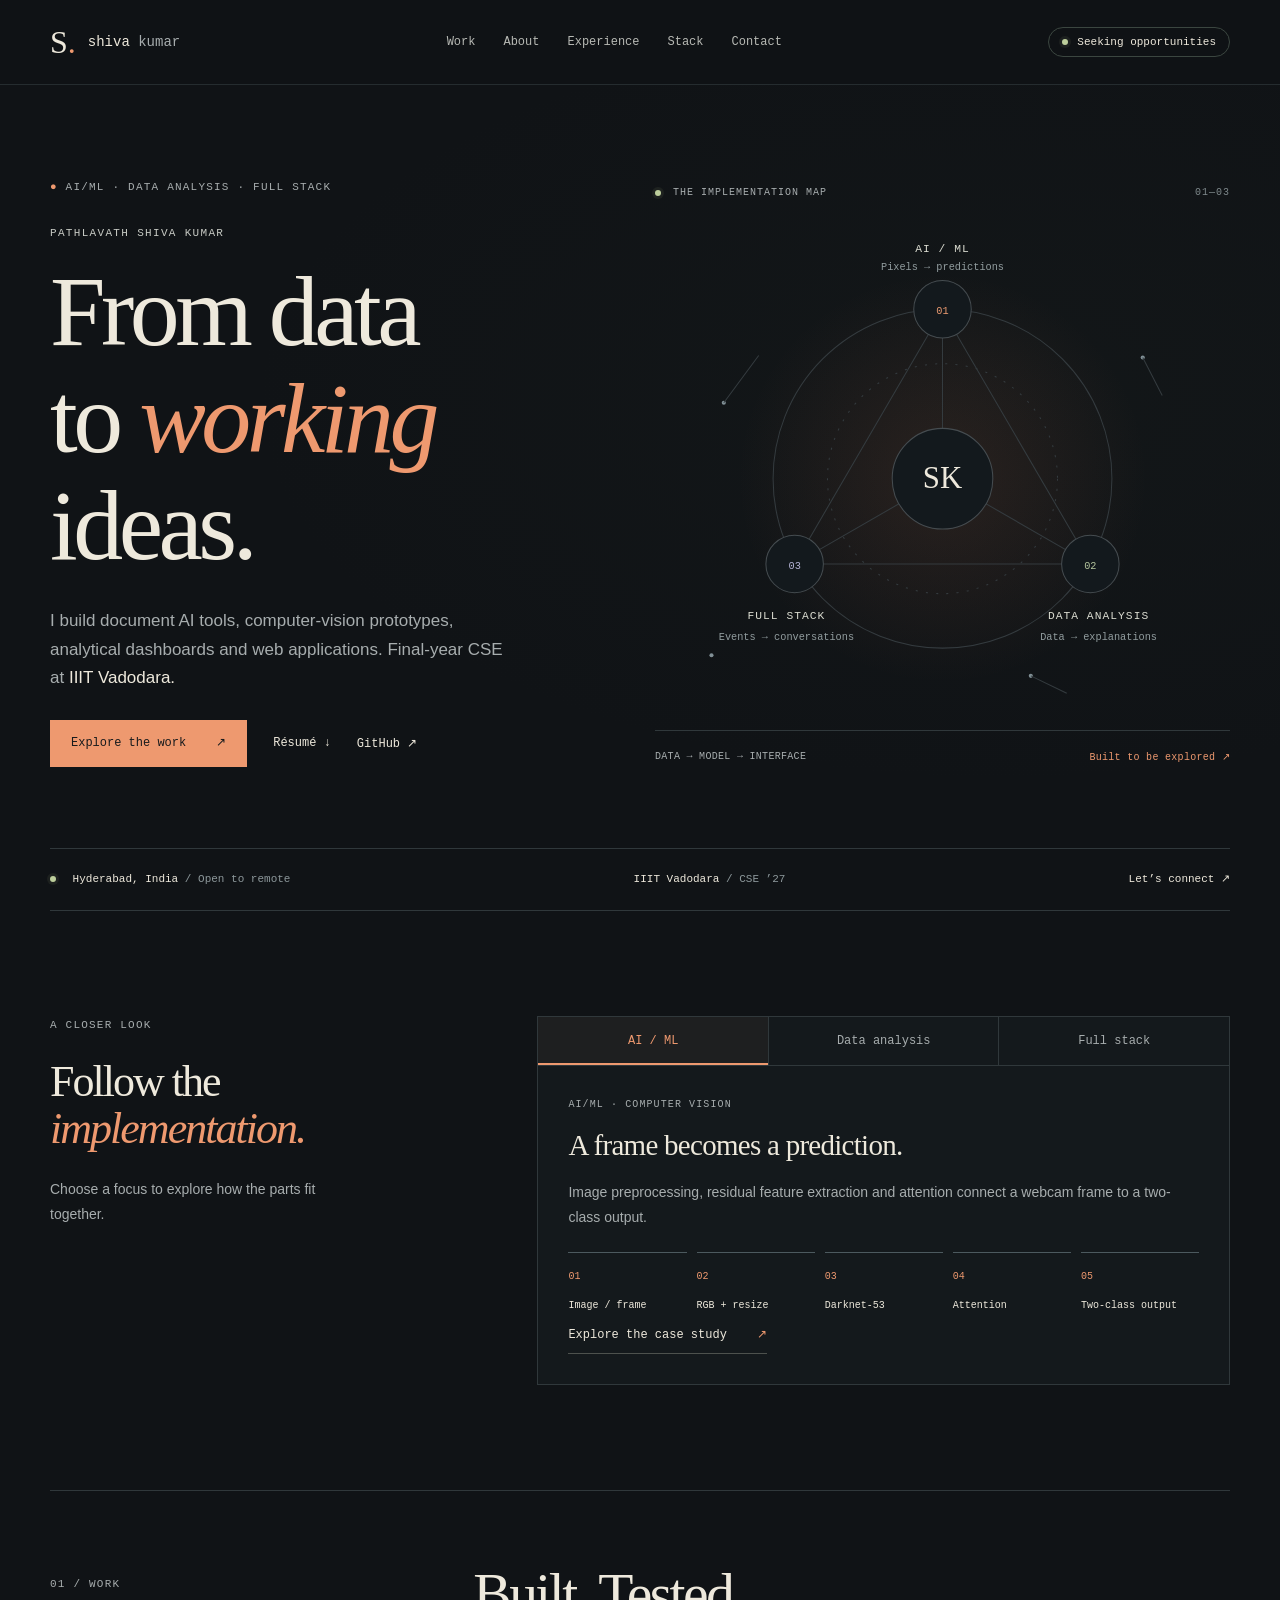
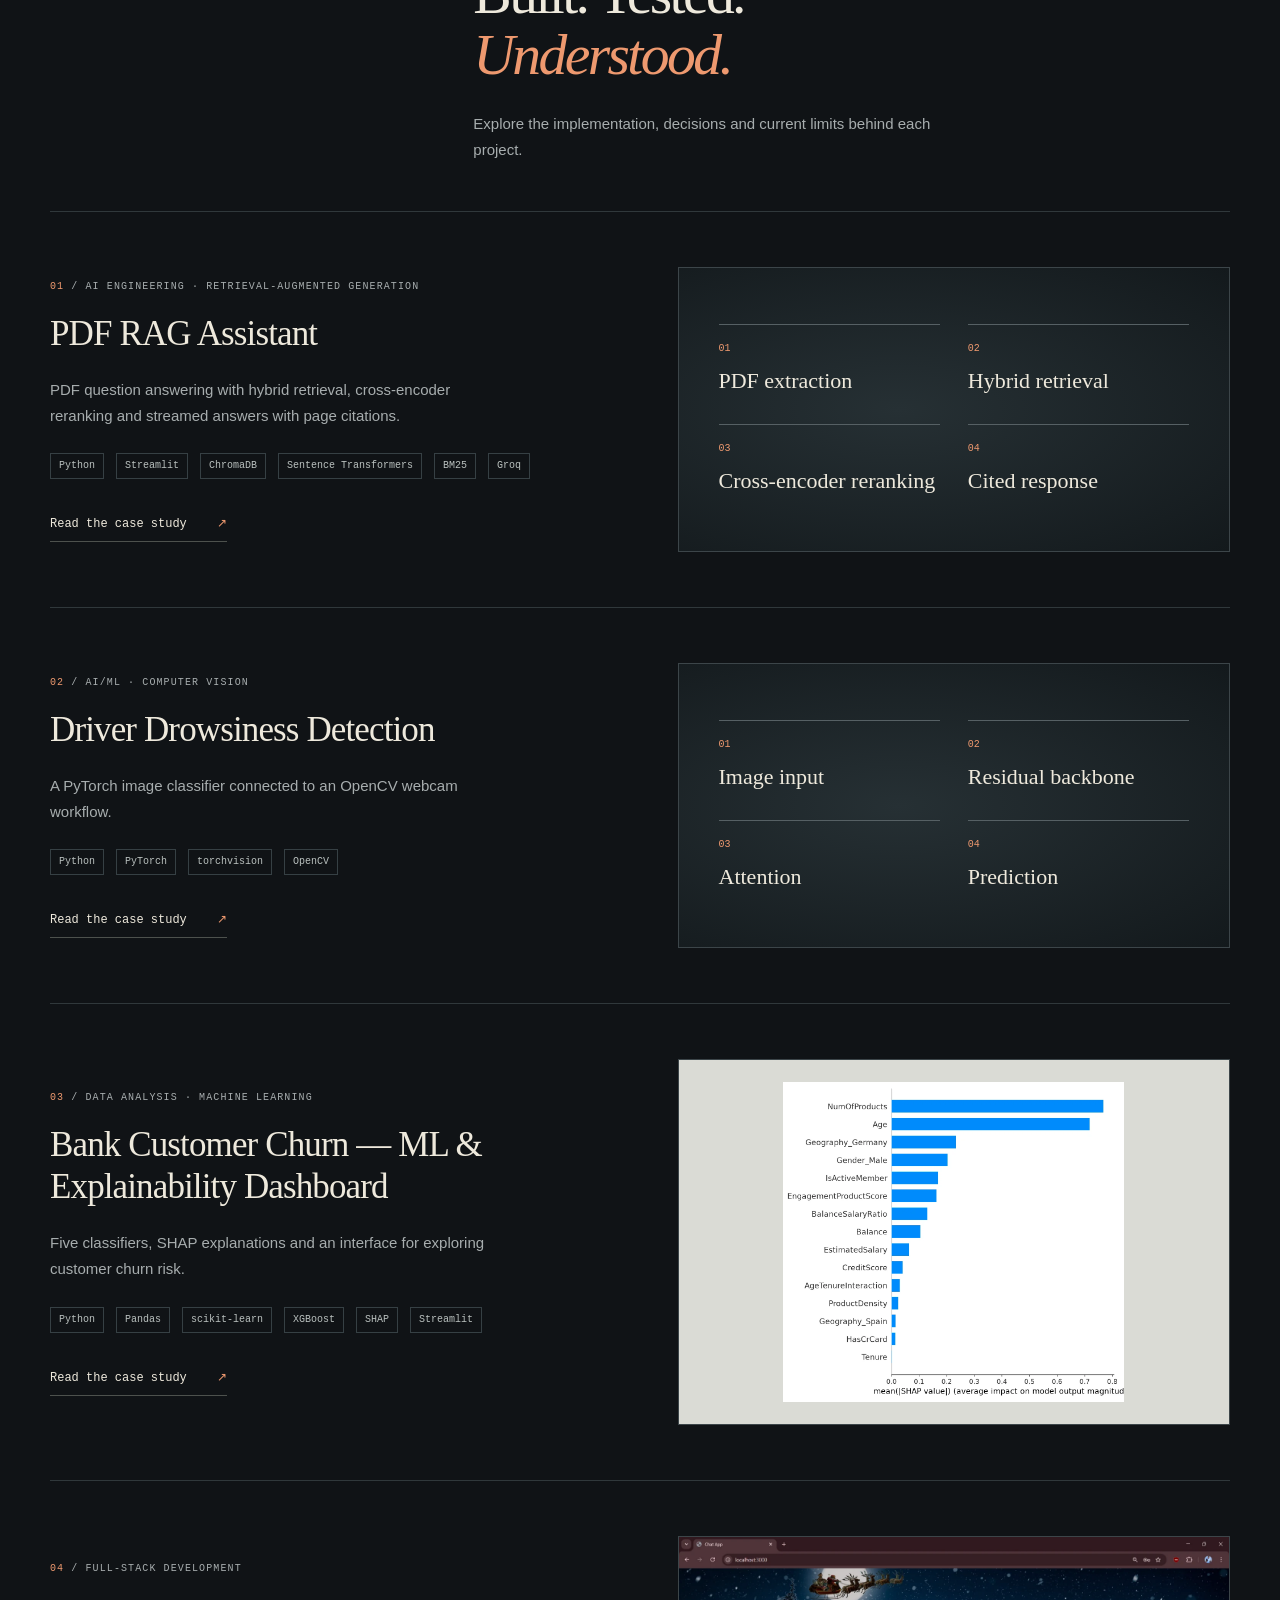
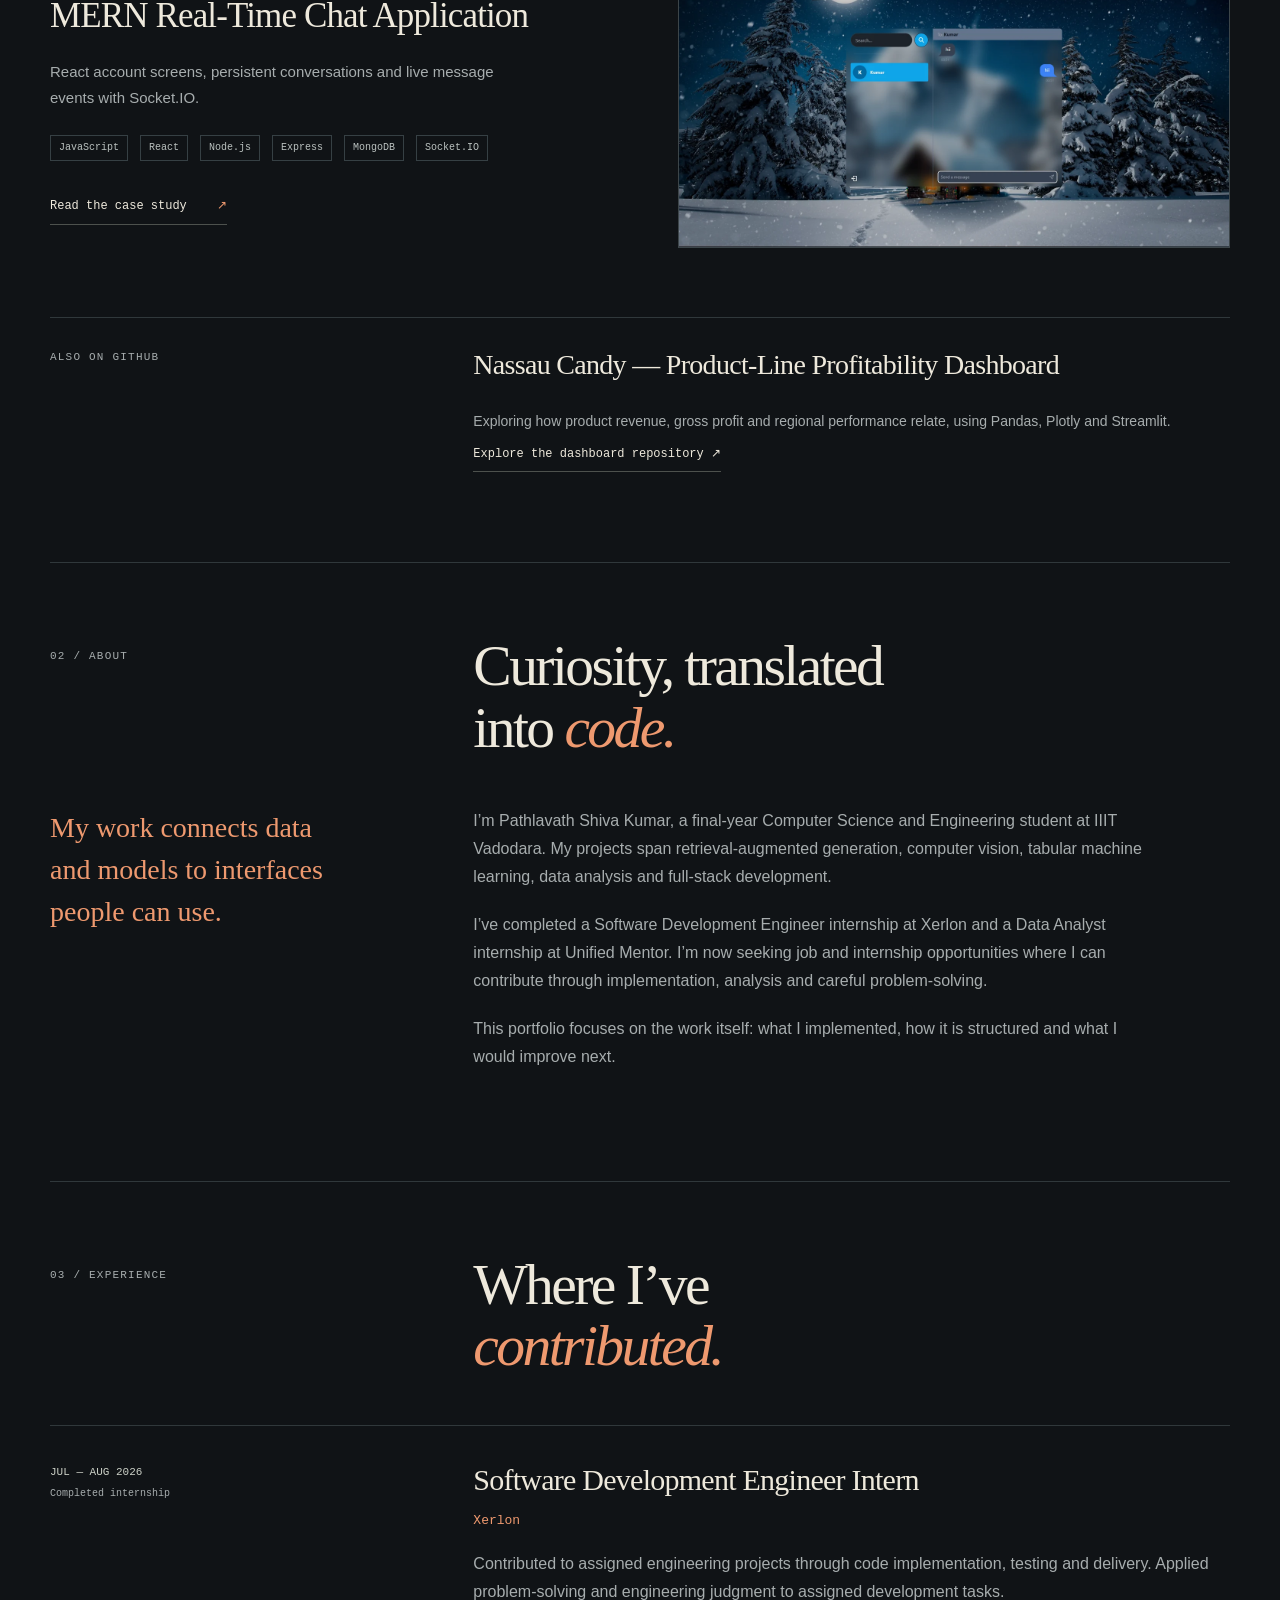
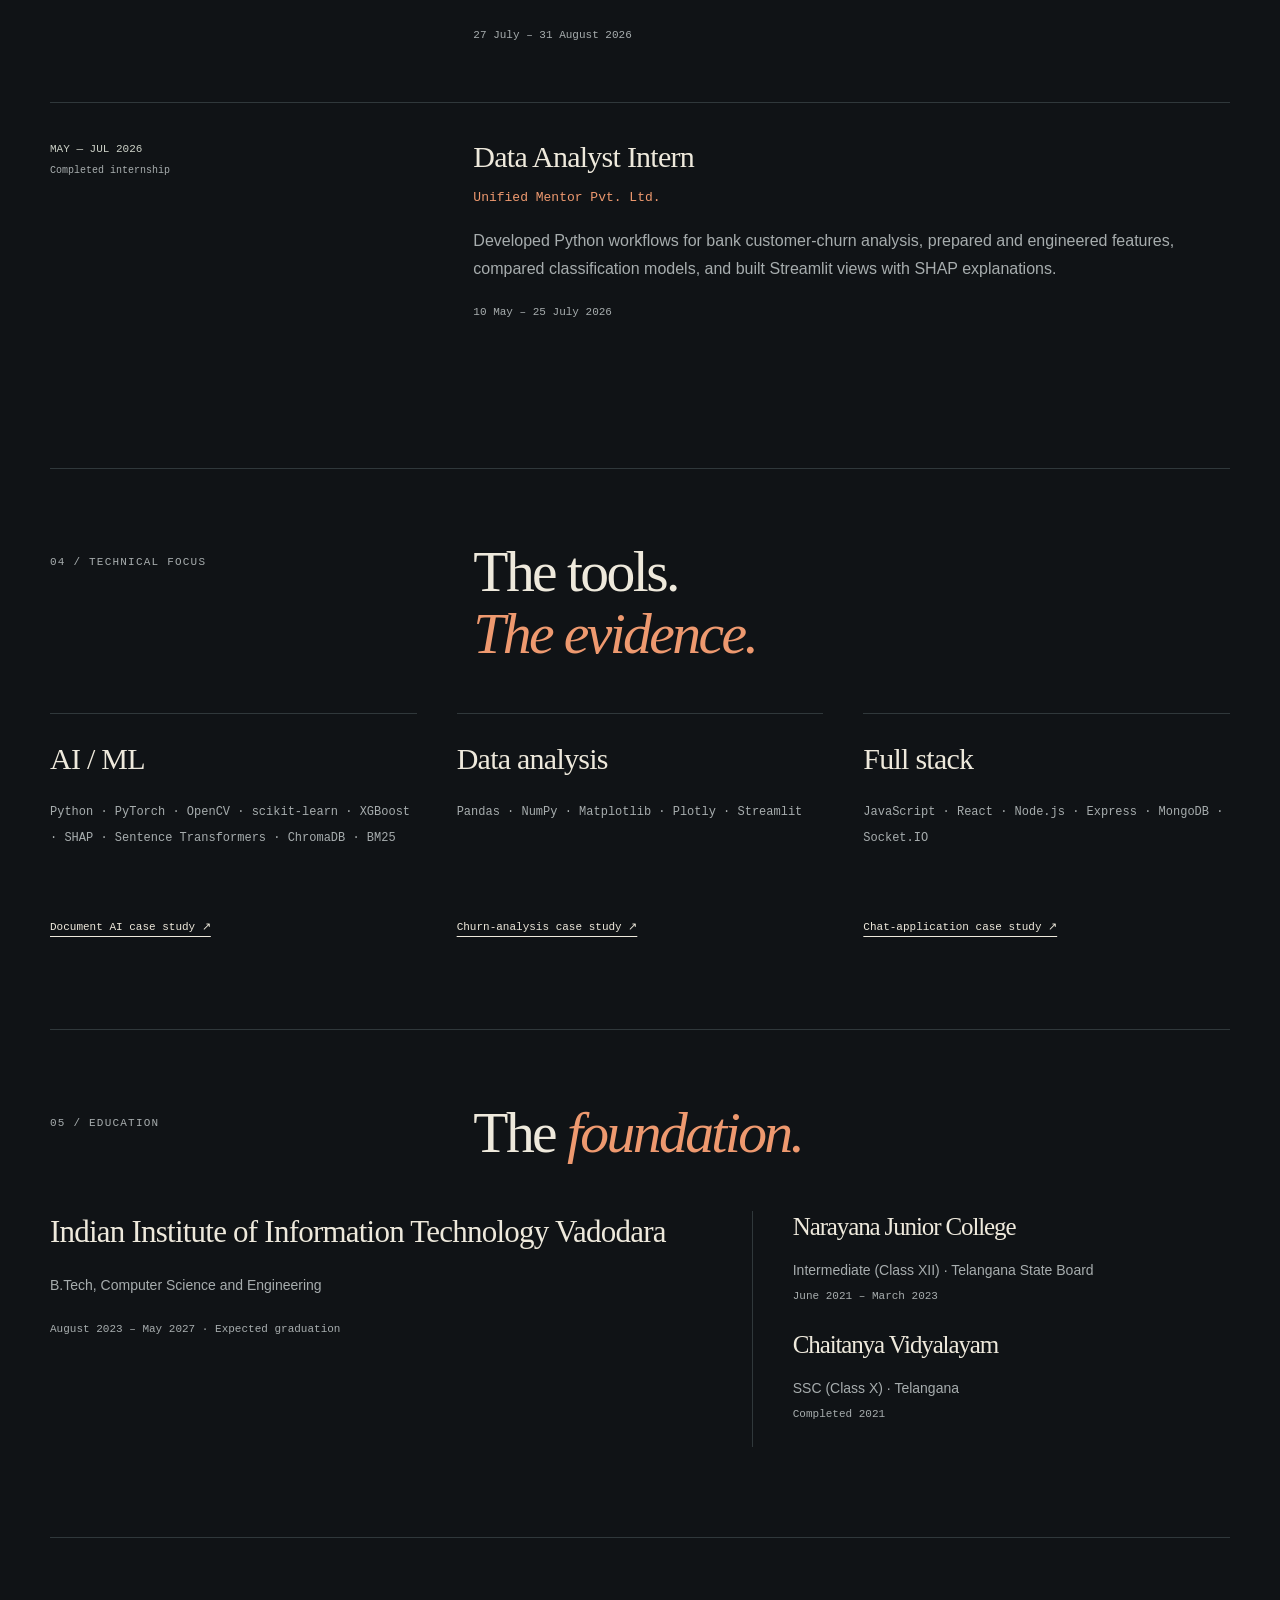
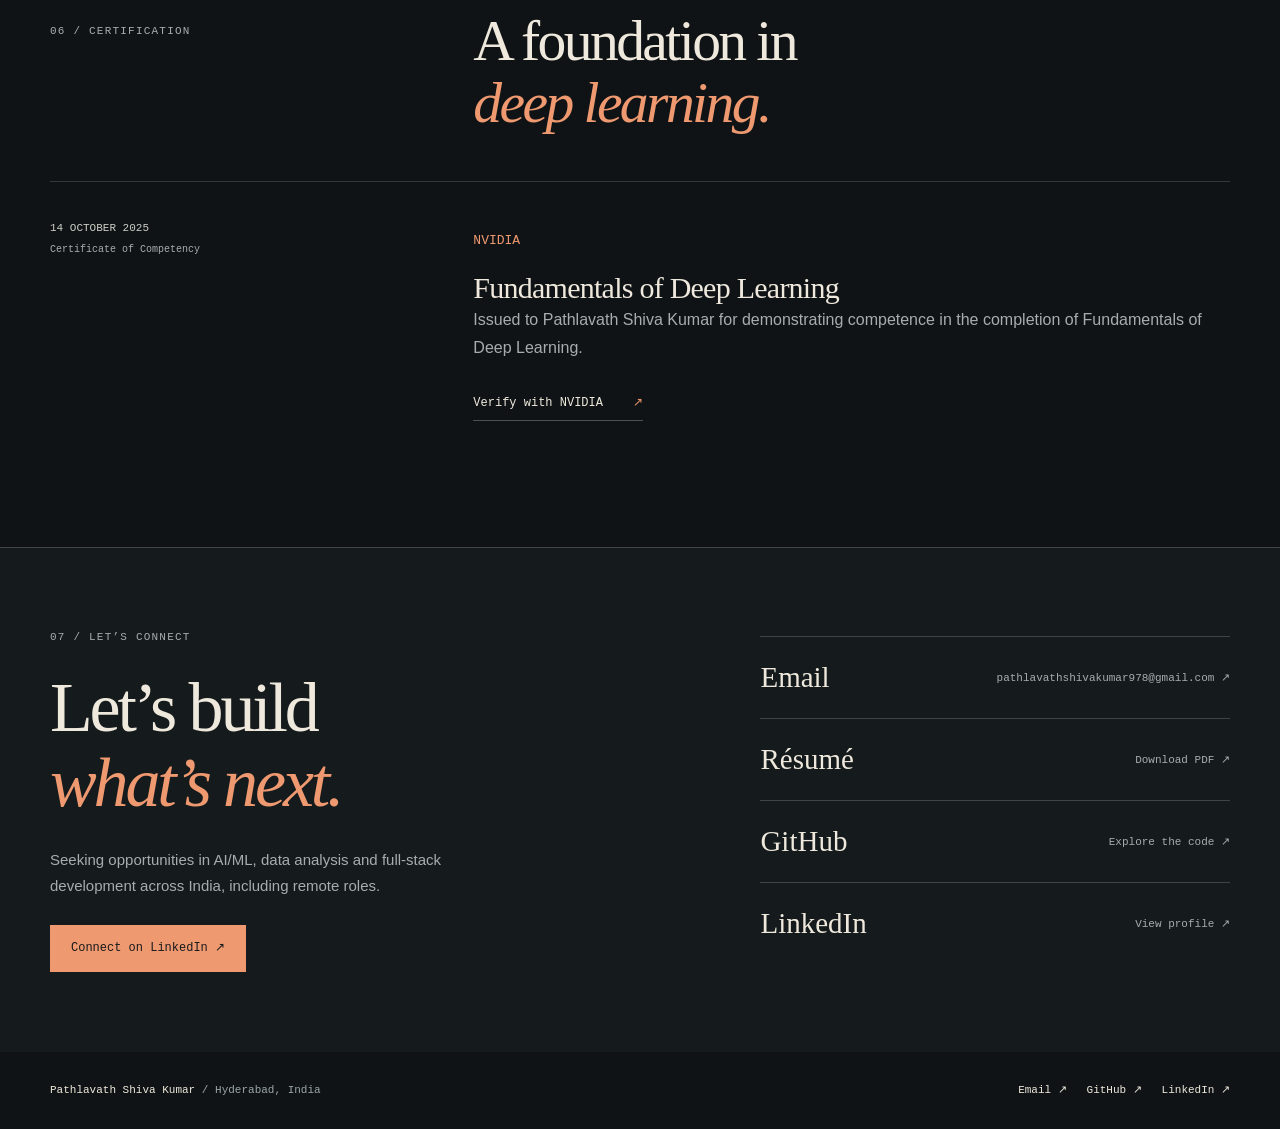
==== commit 9cf433e9: "Add PDF RAG Assistant case study and update resume" ====
--- a/index.html
+++ b/index.html
@@ -1,8 +1,8 @@
-<!doctype html><html lang="en"><head><meta charset="utf-8"><meta name="viewport" content="width=device-width,initial-scale=1"><title>Pathlavath Shiva Kumar | AI/ML, Data Analysis &amp; Full-Stack Development</title><meta name="description" content="Computer-vision prototypes, explainable machine learning and full-stack applications by Pathlavath Shiva Kumar, B.Tech CSE at IIIT Vadodara."><meta name="theme-color" content="#101316"><meta property="og:type" content="website"><meta property="og:title" content="Pathlavath Shiva Kumar | AI/ML, Data Analysis &amp; Full-Stack Development"><meta property="og:description" content="Computer-vision prototypes, explainable machine learning and full-stack applications by Pathlavath Shiva Kumar, B.Tech CSE at IIIT Vadodara."><meta property="og:site_name" content="Pathlavath Shiva Kumar"><meta name="twitter:card" content="summary"><link rel="canonical" href="https://shivakumar9121.github.io/"><meta property="og:url" content="https://shivakumar9121.github.io/"><link rel="icon" type="image/svg+xml" href="data:image/svg+xml,%3Csvg xmlns='http://www.w3.org/2000/svg' viewBox='0 0 32 32'%3E%3Crect width='32' height='32' fill='%23182532'/%3E%3Ctext x='16' y='23' text-anchor='middle' font-size='23' font-family='Georgia' fill='white'%3ES%3C/text%3E%3C/svg%3E"><link rel="stylesheet" href="/design.css"><script type="application/ld+json">{"@context": "https://schema.org", "@type": "Person", "name": "Pathlavath Shiva Kumar", "url": "https://shivakumar9121.github.io", "sameAs": ["https://github.com/shivakumar9121", "https://www.linkedin.com/in/pathlavath-shiva-kumar-441517321/"], "affiliation": {"@type": "CollegeOrUniversity", "name": "Indian Institute of Information Technology Vadodara"}}</script></head><body><a class="skip" href="#main">Skip to content</a><header class="site-header"><div class="wrap nav"><a class="wordmark" href="/" aria-label="Shiva Kumar home"><span class="brand-mark">S<span>.</span></span><span>shiva <b>kumar</b></span></a><nav aria-label="Main navigation"><a href="/#work">Work</a><a href="/#about">About</a><a href="/#experience">Experience</a><a href="/#skills">Stack</a><a href="/#contact">Contact</a></nav><a class="status" href="/#contact"><i></i>Seeking opportunities</a></div></header><main id="main"><section class="hero-shell"><div class="wrap hero"><div class="hero-copy"><p class="eyebrow"><span class="accent">●</span> AI/ML · DATA ANALYSIS · FULL STACK</p><p class="hero-name">PATHLAVATH SHIVA KUMAR</p><h1>From data<br>to <em>working</em><br>ideas.</h1><p class="hero-summary">I build computer-vision prototypes, analytical dashboards and web applications. Final-year CSE at <strong>IIIT Vadodara.</strong></p><div class="hero-actions"><a class="button" href="#work">Explore the work <span>↗</span></a><a href="/resume.pdf" class="quiet-link">Résumé ↓</a><a href="https://github.com/shivakumar9121" class="quiet-link">GitHub ↗</a></div></div><div class="hero-art" aria-label="Three areas of my work: machine learning, data analysis and full-stack development"><div class="art-top"><span class="mini-dot"></span> THE IMPLEMENTATION MAP <span>01—03</span></div><svg viewBox="0 0 560 490" role="img" aria-label="Data, models and interfaces connected through implementation"><defs><radialGradient id="glow"><stop stop-color="#d57751" stop-opacity=".12"/><stop offset="1" stop-color="#d57751" stop-opacity="0"/></radialGradient></defs><circle cx="280" cy="250" r="200" fill="url(#glow)"/><g fill="none" stroke="#343b3f"><circle cx="280" cy="250" r="165"/><circle cx="280" cy="250" r="112" stroke-dasharray="2 8"/><path d="M280 86 L424 333 L136 333 Z"/><path d="M280 86V250L424 333M280 250L136 333"/></g><g class="orbit" fill="#d99069"><circle cx="280" cy="85" r="3"/><circle cx="424" cy="332" r="3"/><circle cx="137" cy="333" r="3"/></g><g fill="#13191d" stroke="#454c50"><circle cx="280" cy="250" r="49"/><circle cx="280" cy="85" r="28"/><circle cx="424" cy="333" r="28"/><circle cx="136" cy="333" r="28"/></g><g class="diagram-type" text-anchor="middle"><text x="280" y="259" class="center-initial">SK</text><text x="280" y="90" fill="#ec9b71">01</text><text x="424" y="338" fill="#b5c69e">02</text><text x="136" y="338" fill="#b4b3d5">03</text><text x="280" y="29" class="node-title">AI / ML</text><text x="280" y="47">Pixels → predictions</text><text x="432" y="387" class="node-title">DATA ANALYSIS</text><text x="432" y="407">Data → explanations</text><text x="128" y="387" class="node-title">FULL STACK</text><text x="128" y="407">Events → conversations</text></g><g fill="#819096"><circle cx="67" cy="176" r="2"/><circle cx="475" cy="132" r="2"/><circle cx="366" cy="442" r="2"/><circle cx="55" cy="422" r="2"/><path d="M67 176L101 130M475 132L494 169M366 442L401 459" stroke="#343b3f"/></g></svg><div class="art-caption"><span>DATA → MODEL → INTERFACE</span><span class="accent">Built to be explored ↗</span></div></div></div><div class="wrap status-strip"><span><i class="mini-dot"></i> Hyderabad, India <span class="dim">/ Open to remote</span></span><span>IIIT Vadodara <span class="dim">/ CSE ’27</span></span><a href="#contact">Let’s connect ↗</a></div></section>
+<!doctype html><html lang="en"><head><meta charset="utf-8"><meta name="viewport" content="width=device-width,initial-scale=1"><title>Pathlavath Shiva Kumar | AI/ML, Data Analysis &amp; Full-Stack Development</title><meta name="description" content="Computer-vision prototypes, explainable machine learning and full-stack applications by Pathlavath Shiva Kumar, B.Tech CSE at IIIT Vadodara."><meta name="theme-color" content="#101316"><meta property="og:type" content="website"><meta property="og:title" content="Pathlavath Shiva Kumar | AI/ML, Data Analysis &amp; Full-Stack Development"><meta property="og:description" content="Computer-vision prototypes, explainable machine learning and full-stack applications by Pathlavath Shiva Kumar, B.Tech CSE at IIIT Vadodara."><meta property="og:site_name" content="Pathlavath Shiva Kumar"><meta name="twitter:card" content="summary"><link rel="canonical" href="https://shivakumar9121.github.io/"><meta property="og:url" content="https://shivakumar9121.github.io/"><link rel="icon" type="image/svg+xml" href="data:image/svg+xml,%3Csvg xmlns='http://www.w3.org/2000/svg' viewBox='0 0 32 32'%3E%3Crect width='32' height='32' fill='%23182532'/%3E%3Ctext x='16' y='23' text-anchor='middle' font-size='23' font-family='Georgia' fill='white'%3ES%3C/text%3E%3C/svg%3E"><link rel="stylesheet" href="/design.css"><script type="application/ld+json">{"@context": "https://schema.org", "@type": "Person", "name": "Pathlavath Shiva Kumar", "url": "https://shivakumar9121.github.io", "sameAs": ["https://github.com/shivakumar9121", "https://www.linkedin.com/in/pathlavath-shiva-kumar-441517321/"], "affiliation": {"@type": "CollegeOrUniversity", "name": "Indian Institute of Information Technology Vadodara"}}</script></head><body><a class="skip" href="#main">Skip to content</a><header class="site-header"><div class="wrap nav"><a class="wordmark" href="/" aria-label="Shiva Kumar home"><span class="brand-mark">S<span>.</span></span><span>shiva <b>kumar</b></span></a><nav aria-label="Main navigation"><a href="/#work">Work</a><a href="/#about">About</a><a href="/#experience">Experience</a><a href="/#skills">Stack</a><a href="/#contact">Contact</a></nav><a class="status" href="/#contact"><i></i>Seeking opportunities</a></div></header><main id="main"><section class="hero-shell"><div class="wrap hero"><div class="hero-copy"><p class="eyebrow"><span class="accent">●</span> AI/ML · DATA ANALYSIS · FULL STACK</p><p class="hero-name">PATHLAVATH SHIVA KUMAR</p><h1>From data<br>to <em>working</em><br>ideas.</h1><p class="hero-summary">I build document AI tools, computer-vision prototypes, analytical dashboards and web applications. Final-year CSE at <strong>IIIT Vadodara.</strong></p><div class="hero-actions"><a class="button" href="#work">Explore the work <span>↗</span></a><a href="/resume.pdf" class="quiet-link">Résumé ↓</a><a href="https://github.com/shivakumar9121" class="quiet-link">GitHub ↗</a></div></div><div class="hero-art" aria-label="Three areas of my work: machine learning, data analysis and full-stack development"><div class="art-top"><span class="mini-dot"></span> THE IMPLEMENTATION MAP <span>01—03</span></div><svg viewBox="0 0 560 490" role="img" aria-label="Data, models and interfaces connected through implementation"><defs><radialGradient id="glow"><stop stop-color="#d57751" stop-opacity=".12"/><stop offset="1" stop-color="#d57751" stop-opacity="0"/></radialGradient></defs><circle cx="280" cy="250" r="200" fill="url(#glow)"/><g fill="none" stroke="#343b3f"><circle cx="280" cy="250" r="165"/><circle cx="280" cy="250" r="112" stroke-dasharray="2 8"/><path d="M280 86 L424 333 L136 333 Z"/><path d="M280 86V250L424 333M280 250L136 333"/></g><g class="orbit" fill="#d99069"><circle cx="280" cy="85" r="3"/><circle cx="424" cy="332" r="3"/><circle cx="137" cy="333" r="3"/></g><g fill="#13191d" stroke="#454c50"><circle cx="280" cy="250" r="49"/><circle cx="280" cy="85" r="28"/><circle cx="424" cy="333" r="28"/><circle cx="136" cy="333" r="28"/></g><g class="diagram-type" text-anchor="middle"><text x="280" y="259" class="center-initial">SK</text><text x="280" y="90" fill="#ec9b71">01</text><text x="424" y="338" fill="#b5c69e">02</text><text x="136" y="338" fill="#b4b3d5">03</text><text x="280" y="29" class="node-title">AI / ML</text><text x="280" y="47">Pixels → predictions</text><text x="432" y="387" class="node-title">DATA ANALYSIS</text><text x="432" y="407">Data → explanations</text><text x="128" y="387" class="node-title">FULL STACK</text><text x="128" y="407">Events → conversations</text></g><g fill="#819096"><circle cx="67" cy="176" r="2"/><circle cx="475" cy="132" r="2"/><circle cx="366" cy="442" r="2"/><circle cx="55" cy="422" r="2"/><path d="M67 176L101 130M475 132L494 169M366 442L401 459" stroke="#343b3f"/></g></svg><div class="art-caption"><span>DATA → MODEL → INTERFACE</span><span class="accent">Built to be explored ↗</span></div></div></div><div class="wrap status-strip"><span><i class="mini-dot"></i> Hyderabad, India <span class="dim">/ Open to remote</span></span><span>IIIT Vadodara <span class="dim">/ CSE ’27</span></span><a href="#contact">Let’s connect ↗</a></div></section>
 <section class="wrap explore-section"><div class="explore-intro"><p class="eyebrow">A CLOSER LOOK</p><h2>Follow the<br><em>implementation.</em></h2><p>Choose a focus to explore how the parts fit together.</p></div><div class="explorer"><div class="explorer-tabs" role="tablist" aria-label="Explore technical areas"><button role="tab" id="tab-0" aria-controls="panel-0" aria-selected="true" tabindex="0">AI / ML</button><button role="tab" id="tab-1" aria-controls="panel-1" aria-selected="false" tabindex="-1">Data analysis</button><button role="tab" id="tab-2" aria-controls="panel-2" aria-selected="false" tabindex="-1">Full stack</button></div><div class="explorer-panel" id="panel-0" role="tabpanel" aria-labelledby="tab-0" tabindex="0" ><p class="eyebrow">AI/ML · COMPUTER VISION</p><h3>A frame becomes a prediction.</h3><p>Image preprocessing, residual feature extraction and attention connect a webcam frame to a two-class output.</p><ol class="pipeline" aria-label="Implementation pipeline"><li><span>01</span>Image / frame</li><li><span>02</span>RGB + resize</li><li><span>03</span>Darknet-53</li><li><span>04</span>Attention</li><li><span>05</span>Two-class output</li></ol><a class="text-link" href="/driver-drowsiness.html">Explore the case study <span>↗</span></a></div><div class="explorer-panel" id="panel-1" role="tabpanel" aria-labelledby="tab-1" tabindex="0" hidden><p class="eyebrow">DATA ANALYSIS · MACHINE LEARNING</p><h3>A prediction becomes an explanation.</h3><p>Data preparation, model comparison and SHAP connect customer records to explorable churn-risk estimates.</p><ol class="pipeline" aria-label="Implementation pipeline"><li><span>01</span>Customer CSV</li><li><span>02</span>Prepare features</li><li><span>03</span>Compare models</li><li><span>04</span>Save artifacts</li><li><span>05</span>Streamlit + SHAP</li></ol><a class="text-link" href="/bank-churn.html">Explore the case study <span>↗</span></a></div><div class="explorer-panel" id="panel-2" role="tabpanel" aria-labelledby="tab-2" tabindex="0" hidden><p class="eyebrow">FULL-STACK DEVELOPMENT</p><h3>A message becomes a conversation.</h3><p>React screens, an HTTP API, MongoDB and Socket.IO connect account identity, stored history and live events.</p><ol class="pipeline" aria-label="Implementation pipeline"><li><span>01</span>React screens</li><li><span>02</span>Express HTTP</li><li><span>03</span>JWT middleware</li><li><span>04</span>MongoDB</li><li><span>05</span>Socket.IO events</li></ol><a class="text-link" href="/mern-chat.html">Explore the case study <span>↗</span></a></div></div></section>
-<section id="work" class="wrap section"><div class="section-heading"><p class="eyebrow">01 / WORK</p><div><h2>Built. Tested.<br><em>Understood.</em></h2><p class="section-deck">Explore the implementation, decisions and current limits behind each project.</p></div></div><article class="project"><div class="project-copy"><p class="eyebrow"><span class="accent">01</span> / AI/ML · COMPUTER VISION</p><h3>Driver Drowsiness Detection</h3><p class="project-deck">A PyTorch image classifier connected to an OpenCV webcam workflow.</p><div class="tags"><span>Python</span><span>PyTorch</span><span>torchvision</span><span>OpenCV</span></div><a class="text-link" href="/driver-drowsiness.html">Read the case study <span aria-hidden="true">↗</span></a></div><a class="project-visual diagram" href="/driver-drowsiness.html" aria-label="Read Driver Drowsiness Detection case study"><div class="small-pipeline"><div><span>01</span>Image input</div><div><span>02</span>Residual backbone</div><div><span>03</span>Attention</div><div><span>04</span>Prediction</div></div></a></article><article class="project"><div class="project-copy"><p class="eyebrow"><span class="accent">02</span> / DATA ANALYSIS · MACHINE LEARNING</p><h3>Bank Customer Churn — ML & Explainability Dashboard</h3><p class="project-deck">Five classifiers, SHAP explanations and an interface for exploring customer churn risk.</p><div class="tags"><span>Python</span><span>Pandas</span><span>scikit-learn</span><span>XGBoost</span><span>SHAP</span><span>Streamlit</span></div><a class="text-link" href="/bank-churn.html">Read the case study <span aria-hidden="true">↗</span></a></div><a class="project-visual churn" href="/bank-churn.html" aria-label="Read Bank Customer Churn — ML &amp; Explainability Dashboard case study"><img src="/churn.webp" alt="Existing SHAP feature-importance figure from the repository’s recorded experiment." loading="lazy" width="1200" height="1125"></a></article><article class="project"><div class="project-copy"><p class="eyebrow"><span class="accent">03</span> / FULL-STACK DEVELOPMENT</p><h3>MERN Real-Time Chat Application</h3><p class="project-deck">React account screens, persistent conversations and live message events with Socket.IO.</p><div class="tags"><span>JavaScript</span><span>React</span><span>Node.js</span><span>Express</span><span>MongoDB</span><span>Socket.IO</span></div><a class="text-link" href="/mern-chat.html">Read the case study <span aria-hidden="true">↗</span></a></div><a class="project-visual chat" href="/mern-chat.html" aria-label="Read MERN Real-Time Chat Application case study"><img src="/chat.webp" alt="Existing local application screenshot from the repository. It is not a live demo." loading="lazy" width="1200" height="675"></a></article><aside class="more-work"><p class="eyebrow">ALSO ON GITHUB</p><h3>Nassau Candy — Product-Line Profitability Dashboard</h3><p>Exploring how product revenue, gross profit and regional performance relate, using Pandas, Plotly and Streamlit.</p><a href="https://github.com/shivakumar9121/Nassau-Candy-Product-Line-Profitability-Dashboard" class="text-link">Explore the dashboard repository ↗</a></aside></section>
-<section id="about" class="wrap section"><div class="section-heading"><p class="eyebrow">02 / ABOUT</p><h2>Curiosity, translated<br>into <em>code.</em></h2></div><div class="about-grid"><p class="lead">My work connects data and models to interfaces people can use.</p><div><p>I’m Pathlavath Shiva Kumar, a final-year Computer Science and Engineering student at IIIT Vadodara. My projects span computer vision, tabular machine learning, data analysis and full-stack development.</p><p>I’ve completed a Software Development Engineer internship at Xerlon and a Data Analyst internship at Unified Mentor. I’m now seeking job and internship opportunities where I can contribute through implementation, analysis and careful problem-solving.</p><p>This portfolio focuses on the work itself: what I implemented, how it is structured and what I would improve next.</p></div></div></section>
+<section id="work" class="wrap section"><div class="section-heading"><p class="eyebrow">01 / WORK</p><div><h2>Built. Tested.<br><em>Understood.</em></h2><p class="section-deck">Explore the implementation, decisions and current limits behind each project.</p></div></div><article class="project"><div class="project-copy"><p class="eyebrow"><span class="accent">01</span> / AI ENGINEERING · RETRIEVAL-AUGMENTED GENERATION</p><h3>PDF RAG Assistant</h3><p class="project-deck">PDF question answering with hybrid retrieval, cross-encoder reranking and streamed answers with page citations.</p><div class="tags"><span>Python</span><span>Streamlit</span><span>ChromaDB</span><span>Sentence Transformers</span><span>BM25</span><span>Groq</span></div><a class="text-link" href="/pdf-rag-assistant.html">Read the case study <span aria-hidden="true">↗</span></a></div><a class="project-visual diagram" href="/pdf-rag-assistant.html" aria-label="Read PDF RAG Assistant case study"><div class="small-pipeline"><div><span>01</span>PDF extraction</div><div><span>02</span>Hybrid retrieval</div><div><span>03</span>Cross-encoder reranking</div><div><span>04</span>Cited response</div></div></a></article><article class="project"><div class="project-copy"><p class="eyebrow"><span class="accent">02</span> / AI/ML · COMPUTER VISION</p><h3>Driver Drowsiness Detection</h3><p class="project-deck">A PyTorch image classifier connected to an OpenCV webcam workflow.</p><div class="tags"><span>Python</span><span>PyTorch</span><span>torchvision</span><span>OpenCV</span></div><a class="text-link" href="/driver-drowsiness.html">Read the case study <span aria-hidden="true">↗</span></a></div><a class="project-visual diagram" href="/driver-drowsiness.html" aria-label="Read Driver Drowsiness Detection case study"><div class="small-pipeline"><div><span>01</span>Image input</div><div><span>02</span>Residual backbone</div><div><span>03</span>Attention</div><div><span>04</span>Prediction</div></div></a></article><article class="project"><div class="project-copy"><p class="eyebrow"><span class="accent">03</span> / DATA ANALYSIS · MACHINE LEARNING</p><h3>Bank Customer Churn — ML & Explainability Dashboard</h3><p class="project-deck">Five classifiers, SHAP explanations and an interface for exploring customer churn risk.</p><div class="tags"><span>Python</span><span>Pandas</span><span>scikit-learn</span><span>XGBoost</span><span>SHAP</span><span>Streamlit</span></div><a class="text-link" href="/bank-churn.html">Read the case study <span aria-hidden="true">↗</span></a></div><a class="project-visual churn" href="/bank-churn.html" aria-label="Read Bank Customer Churn — ML &amp; Explainability Dashboard case study"><img src="/churn.webp" alt="Existing SHAP feature-importance figure from the repository’s recorded experiment." loading="lazy" width="1200" height="1125"></a></article><article class="project"><div class="project-copy"><p class="eyebrow"><span class="accent">04</span> / FULL-STACK DEVELOPMENT</p><h3>MERN Real-Time Chat Application</h3><p class="project-deck">React account screens, persistent conversations and live message events with Socket.IO.</p><div class="tags"><span>JavaScript</span><span>React</span><span>Node.js</span><span>Express</span><span>MongoDB</span><span>Socket.IO</span></div><a class="text-link" href="/mern-chat.html">Read the case study <span aria-hidden="true">↗</span></a></div><a class="project-visual chat" href="/mern-chat.html" aria-label="Read MERN Real-Time Chat Application case study"><img src="/chat.webp" alt="Existing local application screenshot from the repository. It is not a live demo." loading="lazy" width="1200" height="675"></a></article><aside class="more-work"><p class="eyebrow">ALSO ON GITHUB</p><h3>Nassau Candy — Product-Line Profitability Dashboard</h3><p>Exploring how product revenue, gross profit and regional performance relate, using Pandas, Plotly and Streamlit.</p><a href="https://github.com/shivakumar9121/Nassau-Candy-Product-Line-Profitability-Dashboard" class="text-link">Explore the dashboard repository ↗</a></aside></section>
+<section id="about" class="wrap section"><div class="section-heading"><p class="eyebrow">02 / ABOUT</p><h2>Curiosity, translated<br>into <em>code.</em></h2></div><div class="about-grid"><p class="lead">My work connects data and models to interfaces people can use.</p><div><p>I’m Pathlavath Shiva Kumar, a final-year Computer Science and Engineering student at IIIT Vadodara. My projects span retrieval-augmented generation, computer vision, tabular machine learning, data analysis and full-stack development.</p><p>I’ve completed a Software Development Engineer internship at Xerlon and a Data Analyst internship at Unified Mentor. I’m now seeking job and internship opportunities where I can contribute through implementation, analysis and careful problem-solving.</p><p>This portfolio focuses on the work itself: what I implemented, how it is structured and what I would improve next.</p></div></div></section>
 <section id="experience" class="wrap section"><div class="section-heading"><p class="eyebrow">03 / EXPERIENCE</p><h2>Where I’ve<br><em>contributed.</em></h2></div><article class="timeline"><p class="dates">JUL — AUG 2026<br><span>Completed internship</span></p><div><h3>Software Development Engineer Intern</h3><p class="company">Xerlon</p><p>Contributed to assigned engineering projects through code implementation, testing and delivery. Applied problem-solving and engineering judgment to assigned development tasks.</p><p class="fine">27 July – 31 August 2026</p></div></article><article class="timeline"><p class="dates">MAY — JUL 2026<br><span>Completed internship</span></p><div><h3>Data Analyst Intern</h3><p class="company">Unified Mentor Pvt. Ltd.</p><p>Developed Python workflows for bank customer-churn analysis, prepared and engineered features, compared classification models, and built Streamlit views with SHAP explanations.</p><p class="fine">10 May – 25 July 2026</p></div></article></section>
-<section id="skills" class="wrap section"><div class="section-heading"><p class="eyebrow">04 / TECHNICAL FOCUS</p><h2>The tools.<br><em>The evidence.</em></h2></div><div class="skill-grid"><div><h3>AI / ML</h3><p>Python · PyTorch · torchvision · OpenCV · scikit-learn · XGBoost · SHAP</p><a href="/driver-drowsiness.html">Computer-vision case study ↗</a></div><div><h3>Data analysis</h3><p>Pandas · NumPy · Matplotlib · Plotly · Streamlit</p><a href="/bank-churn.html">Churn-analysis case study ↗</a></div><div><h3>Full stack</h3><p>JavaScript · React · Node.js · Express · MongoDB · Socket.IO</p><a href="/mern-chat.html">Chat-application case study ↗</a></div></div></section>
+<section id="skills" class="wrap section"><div class="section-heading"><p class="eyebrow">04 / TECHNICAL FOCUS</p><h2>The tools.<br><em>The evidence.</em></h2></div><div class="skill-grid"><div><h3>AI / ML</h3><p>Python · PyTorch · OpenCV · scikit-learn · XGBoost · SHAP · Sentence Transformers · ChromaDB · BM25</p><a href="/pdf-rag-assistant.html">Document AI case study ↗</a></div><div><h3>Data analysis</h3><p>Pandas · NumPy · Matplotlib · Plotly · Streamlit</p><a href="/bank-churn.html">Churn-analysis case study ↗</a></div><div><h3>Full stack</h3><p>JavaScript · React · Node.js · Express · MongoDB · Socket.IO</p><a href="/mern-chat.html">Chat-application case study ↗</a></div></div></section>
 <section id="education" class="wrap section"><div class="section-heading"><p class="eyebrow">05 / EDUCATION</p><h2>The <em>foundation.</em></h2></div><div class="education"><div><h3>Indian Institute of Information Technology Vadodara</h3><p>B.Tech, Computer Science and Engineering</p><p class="fine">August 2023 – May 2027 · Expected graduation</p></div><div><h4>Narayana Junior College</h4><p>Intermediate (Class XII) · Telangana State Board<br><span class="fine">June 2021 – March 2023</span></p><h4>Chaitanya Vidyalayam</h4><p>SSC (Class X) · Telangana<br><span class="fine">Completed 2021</span></p></div></div></section>
 <section id="certification" class="wrap section"><div class="section-heading"><p class="eyebrow">06 / CERTIFICATION</p><h2>A foundation in<br><em>deep learning.</em></h2></div><article class="timeline"><p class="dates">14 OCTOBER 2025<br><span>Certificate of Competency</span></p><div><p class="company">NVIDIA</p><h3>Fundamentals of Deep Learning</h3><p>Issued to Pathlavath Shiva Kumar for demonstrating competence in the completion of Fundamentals of Deep Learning.</p><a class="text-link" href="https://learn.nvidia.com/certificates?id=mJ376tgtTH6GW4vM675hIA">Verify with NVIDIA <span>↗</span></a></div></article></section><section id="contact" class="contact"><div class="wrap contact-grid"><div><p class="eyebrow">07 / LET’S CONNECT</p><h2>Let’s build<br><em>what’s next.</em></h2><p>Seeking opportunities in AI/ML, data analysis and full-stack development across India, including remote roles.</p><a href="https://www.linkedin.com/in/pathlavath-shiva-kumar-441517321/" class="button light">Connect on LinkedIn ↗</a></div><div class="contact-links"><a href="mailto:pathlavathshivakumar978@gmail.com"><span>Email</span><span>pathlavathshivakumar978@gmail.com ↗</span></a><a href="/resume.pdf" download="Shiva-Kumar-Resume.pdf"><span>Résumé</span><span>Download PDF ↗</span></a><a href="https://github.com/shivakumar9121"><span>GitHub</span><span>Explore the code ↗</span></a><a href="https://www.linkedin.com/in/pathlavath-shiva-kumar-441517321/"><span>LinkedIn</span><span>View profile ↗</span></a></div></div></section></main><footer class="wrap footer"><p>Pathlavath Shiva Kumar <span class="muted">/ Hyderabad, India</span></p><div><a href="mailto:pathlavathshivakumar978@gmail.com">Email ↗</a> &nbsp; <a href="https://github.com/shivakumar9121">GitHub ↗</a> &nbsp; <a href="https://www.linkedin.com/in/pathlavath-shiva-kumar-441517321/">LinkedIn ↗</a></div></footer><script src="/interactions.js" defer></script></body></html>
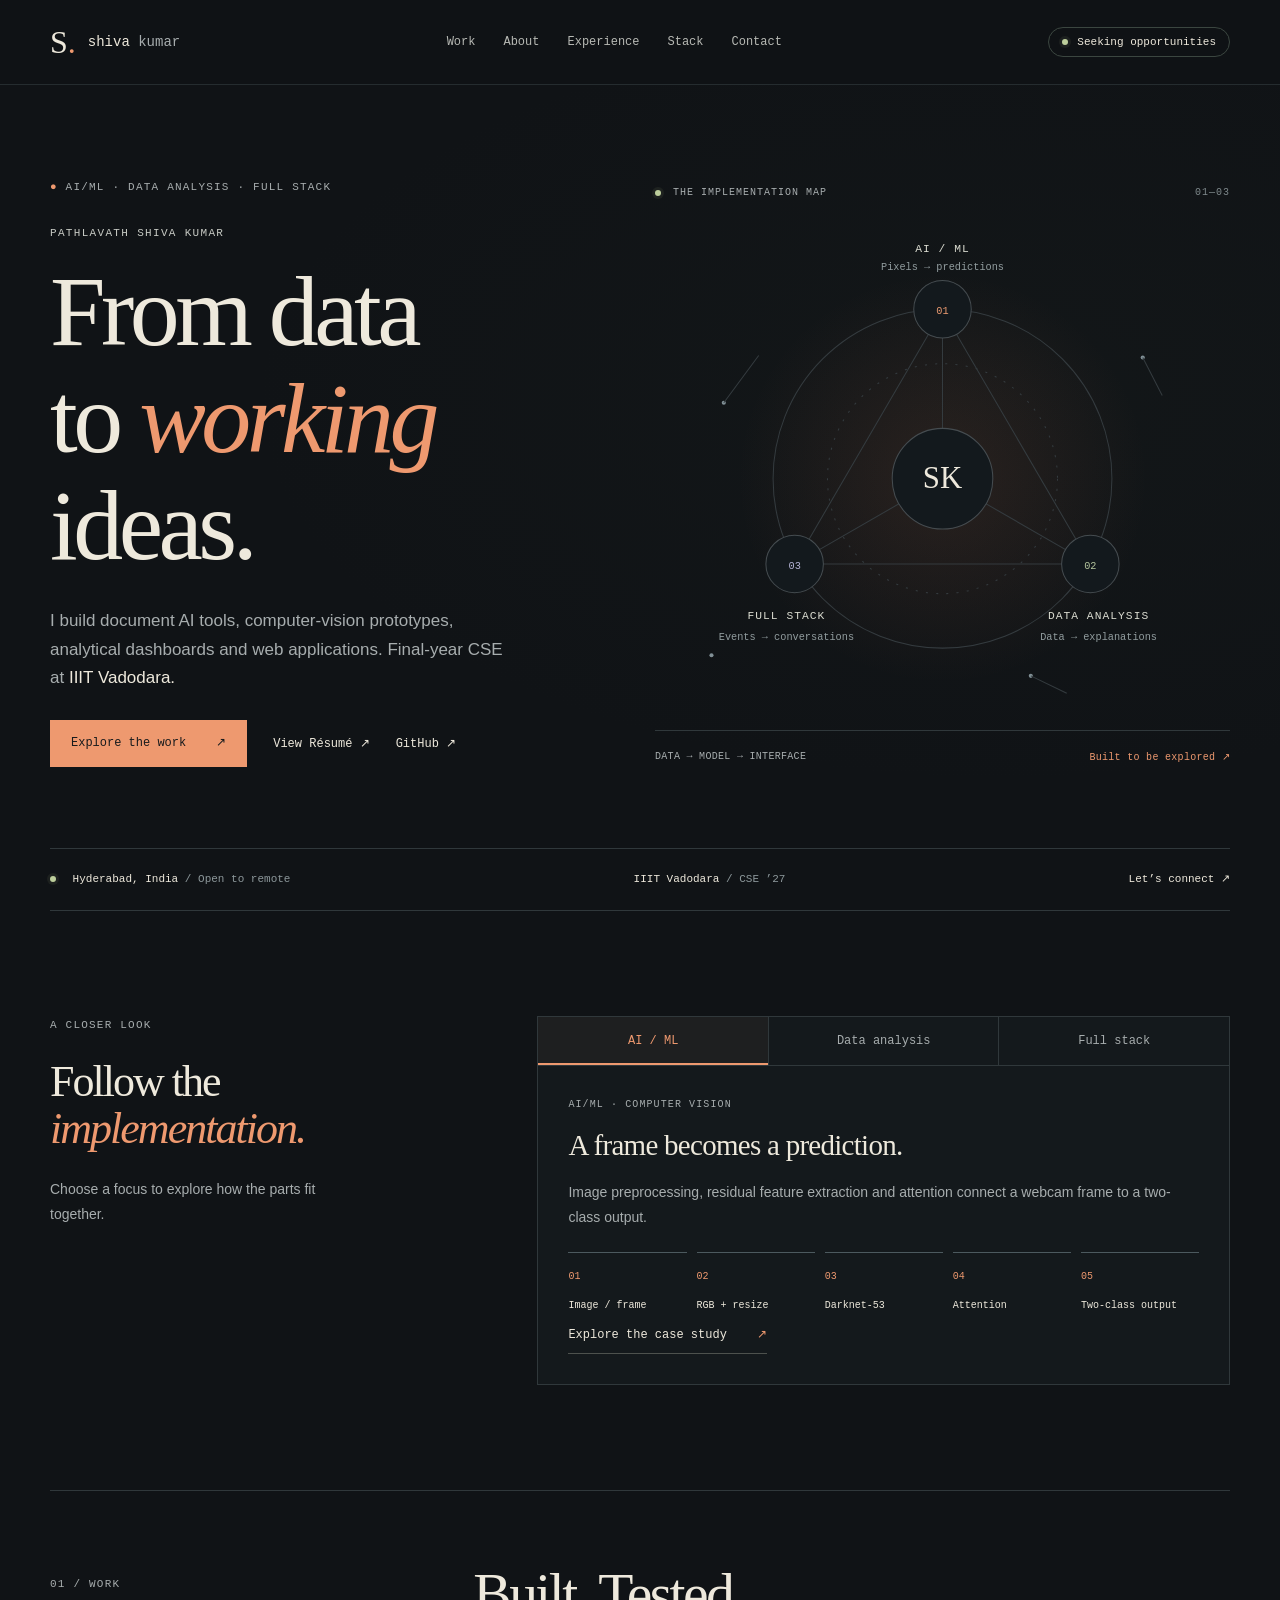
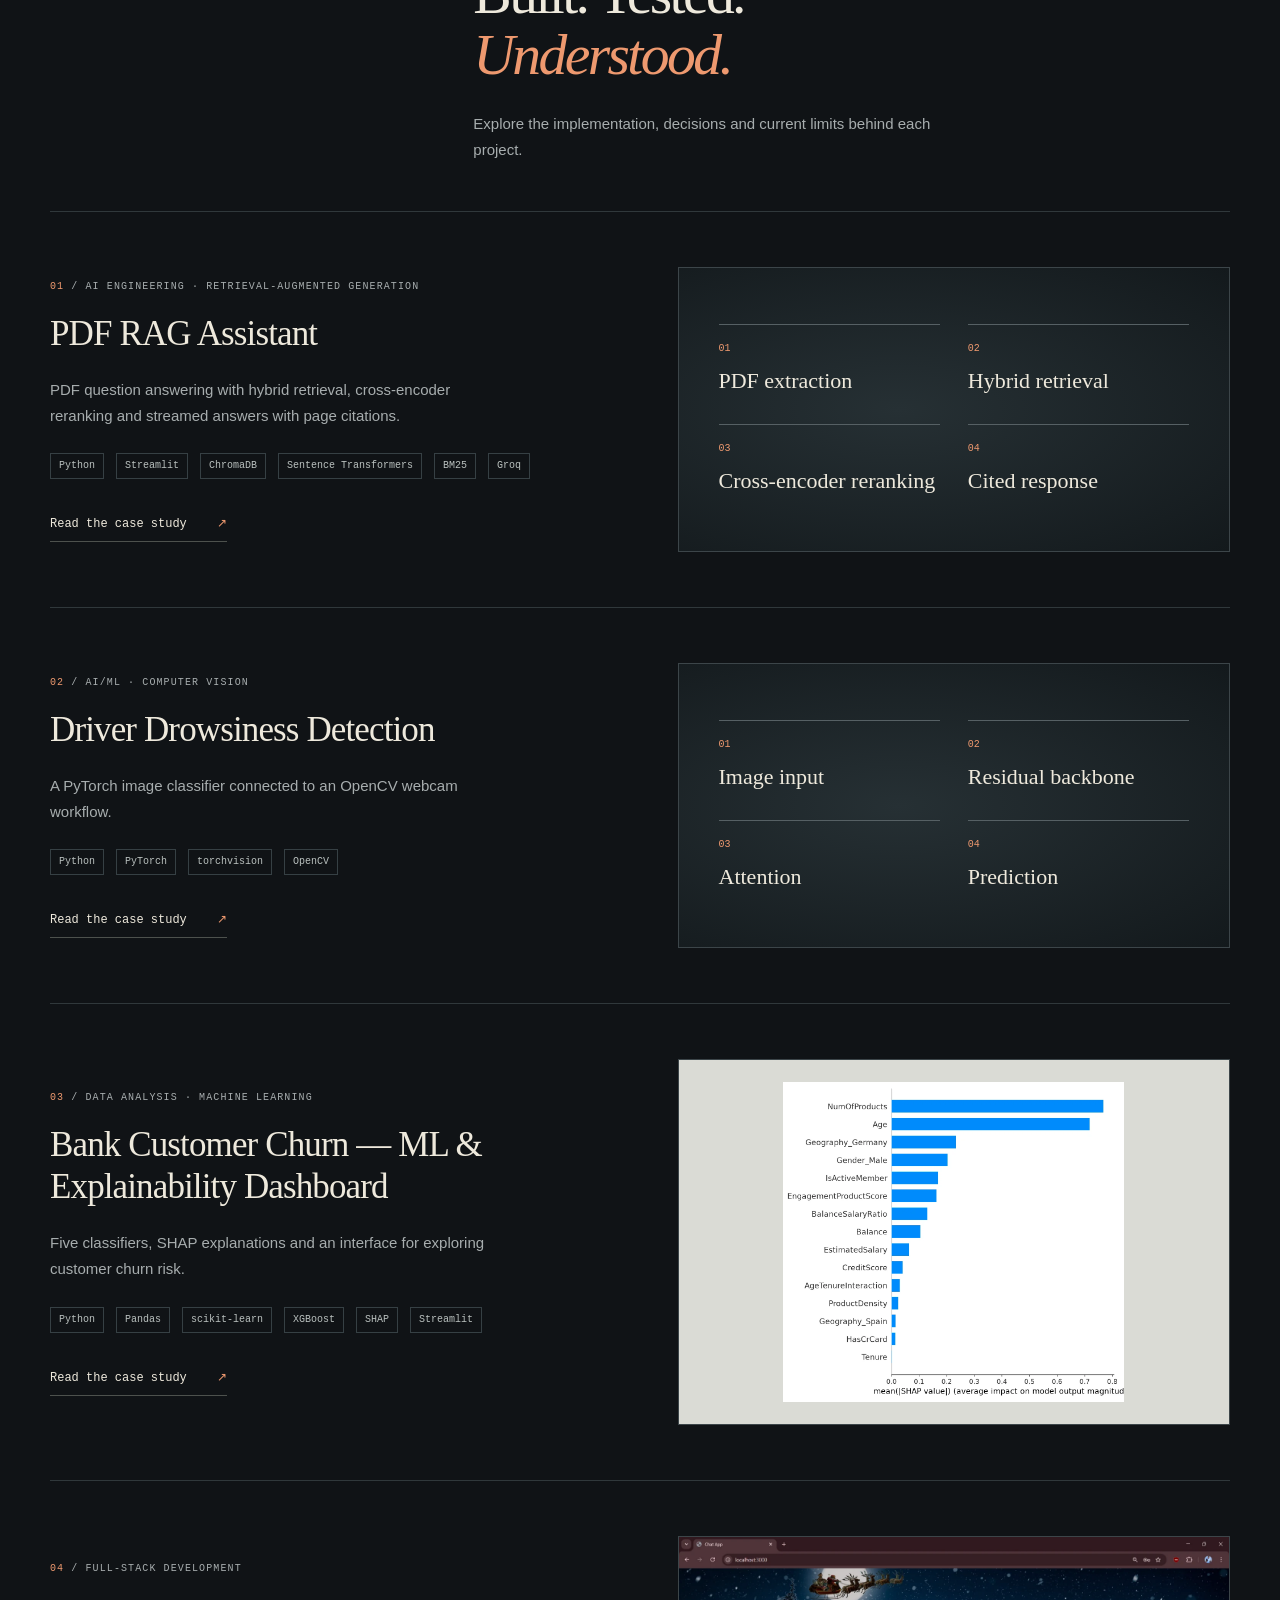
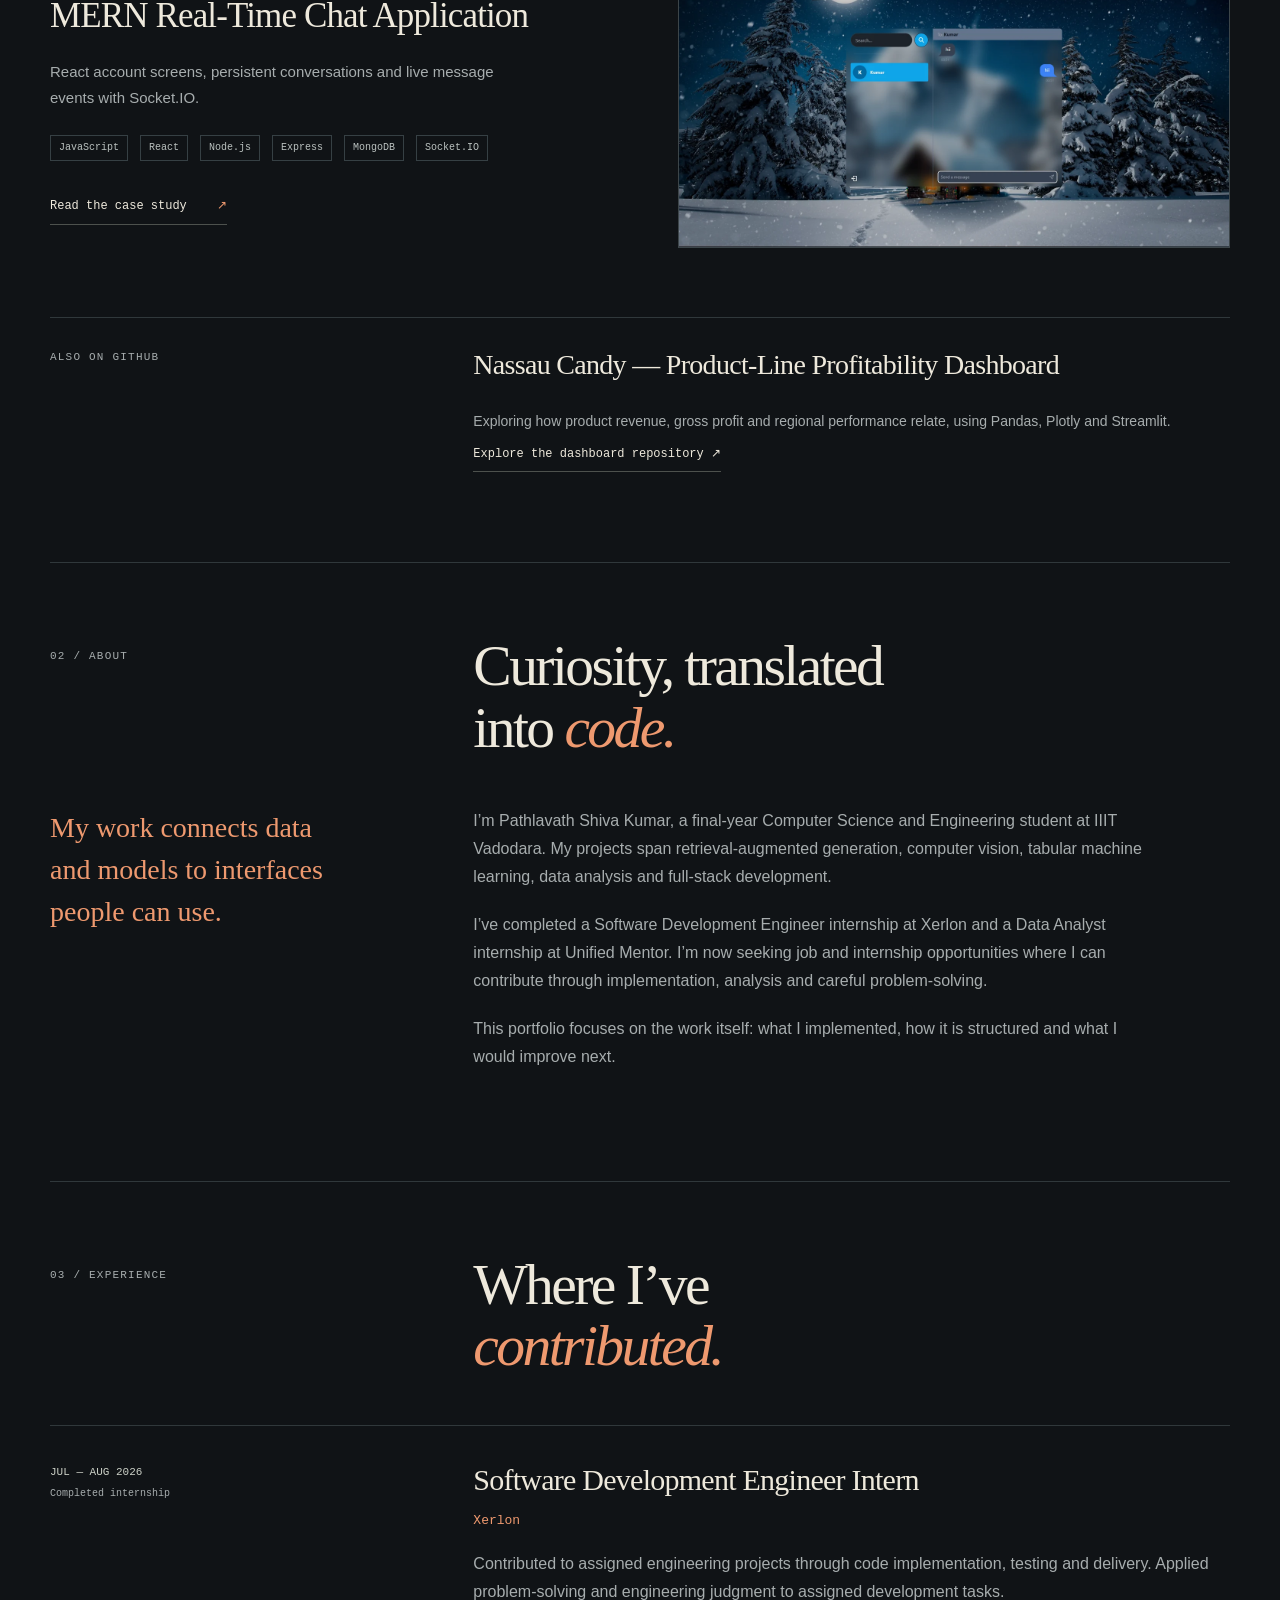
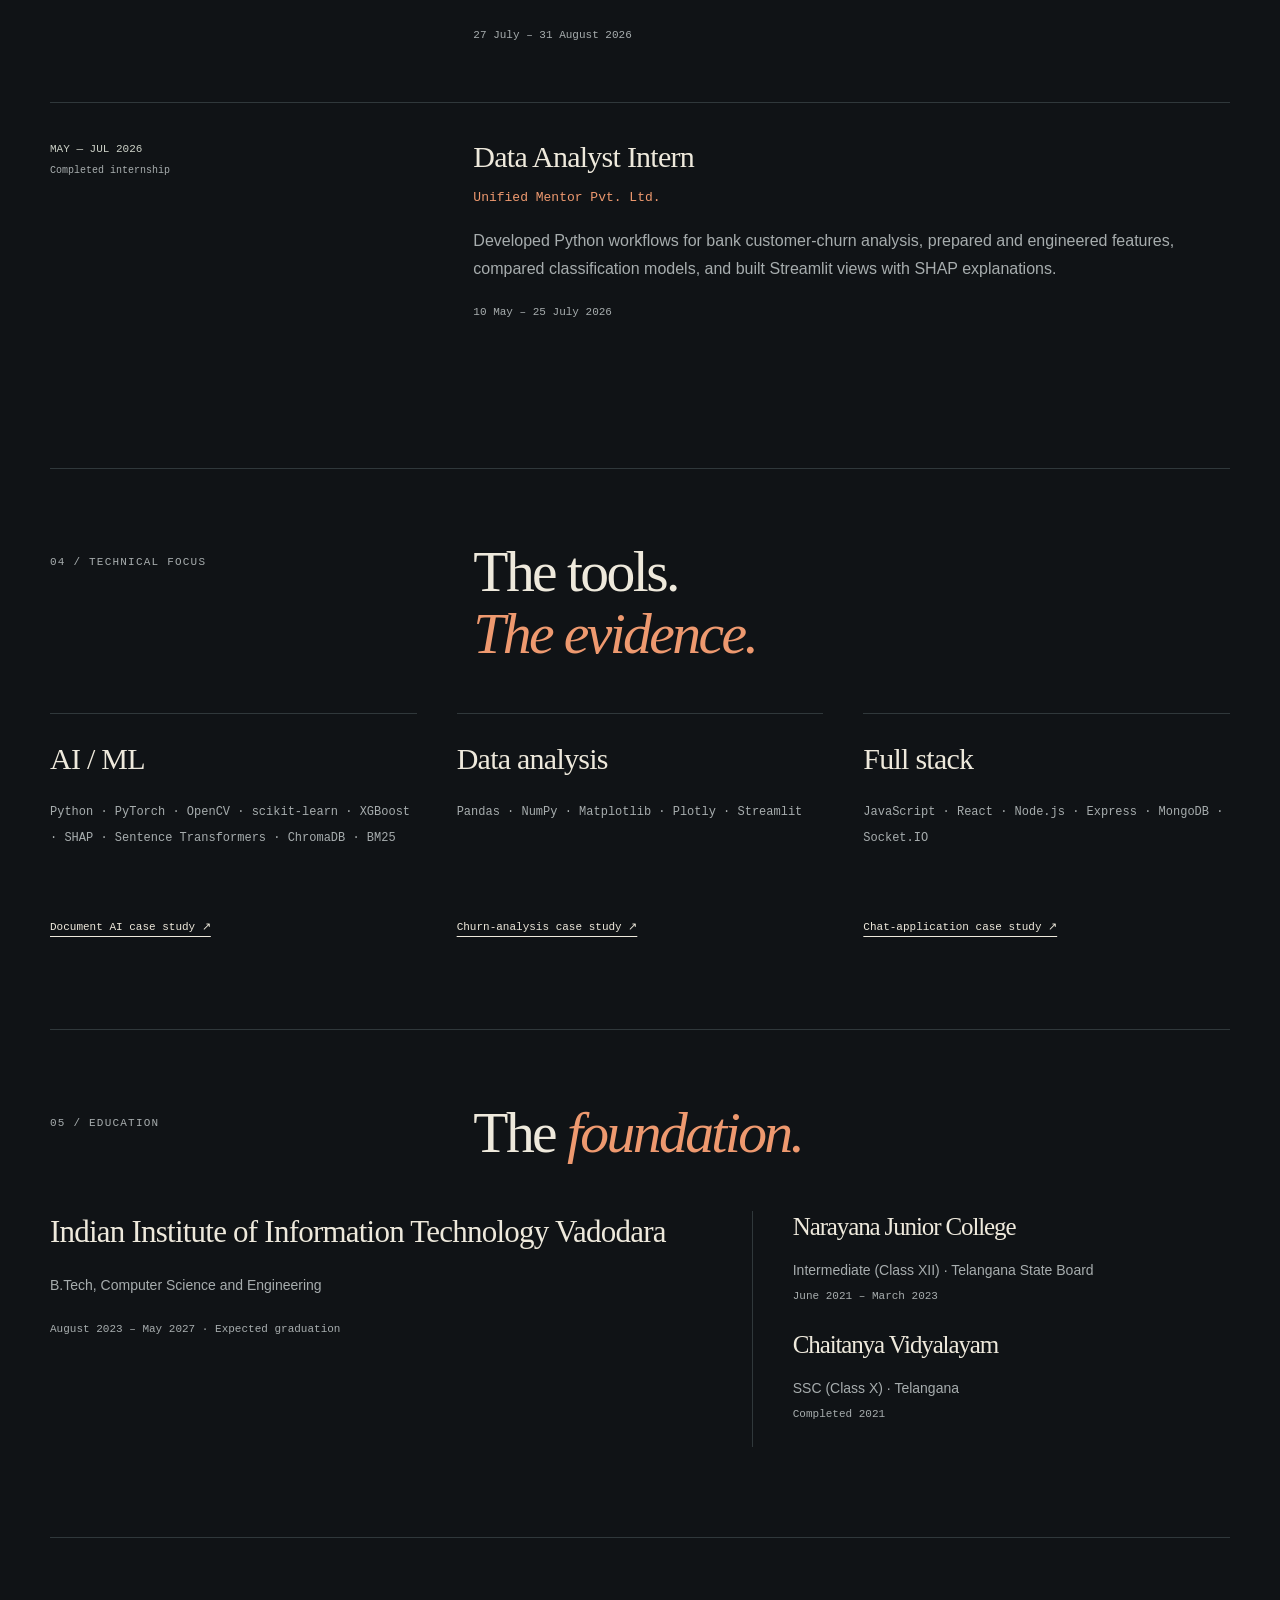
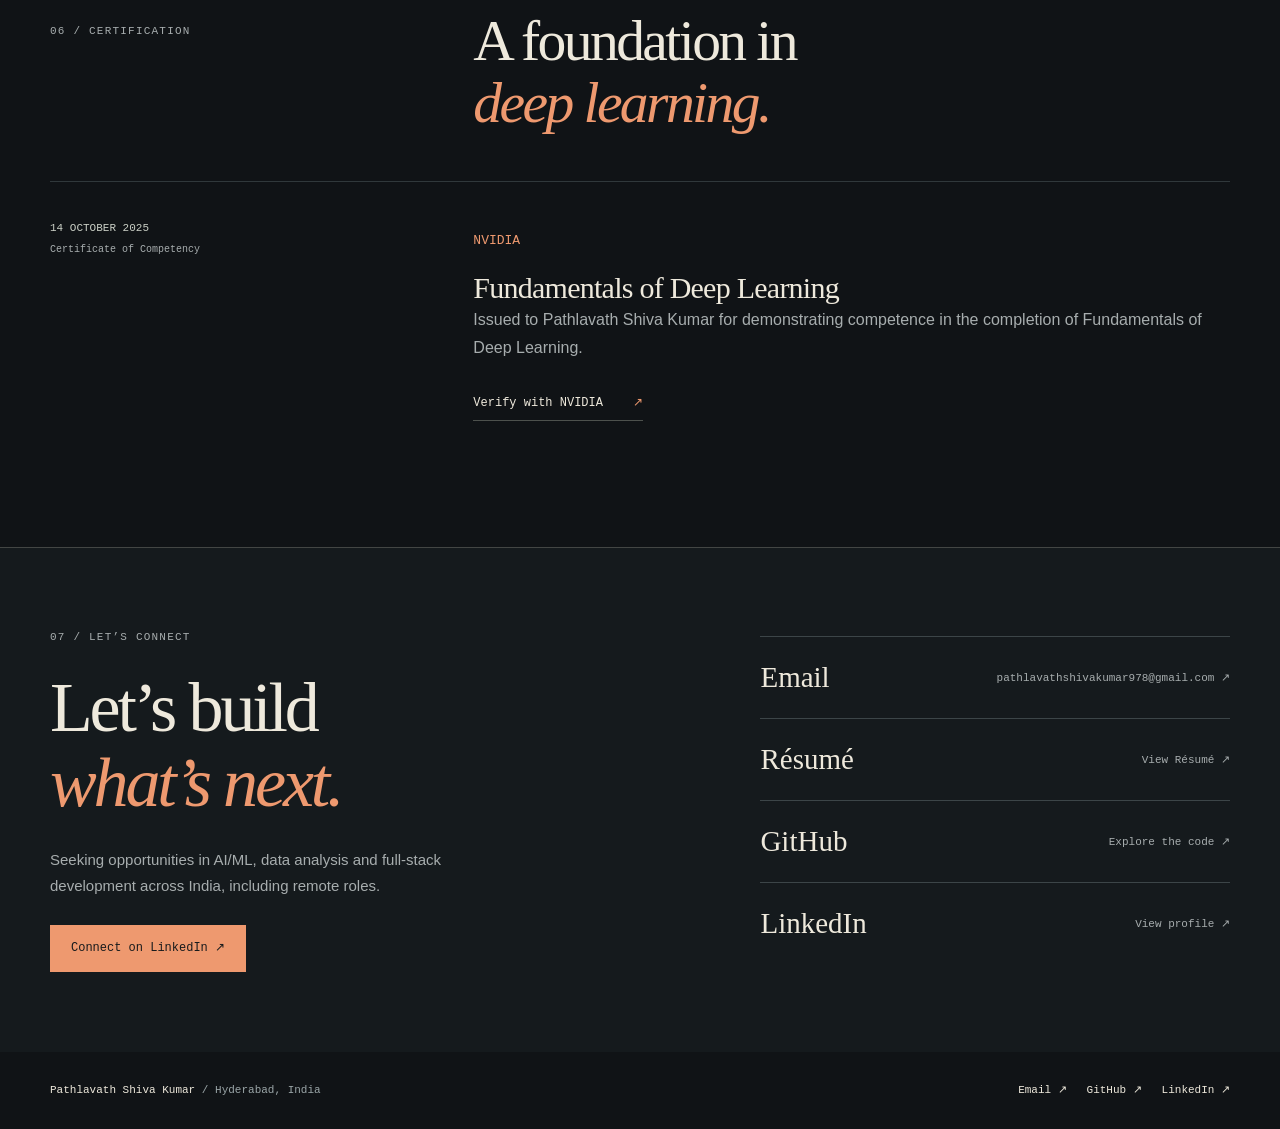
==== commit 8d96f26e: "Publish portfolio-based resume and open PDF for viewing" ====
--- a/index.html
+++ b/index.html
@@ -1,8 +1,8 @@
-<!doctype html><html lang="en"><head><meta charset="utf-8"><meta name="viewport" content="width=device-width,initial-scale=1"><title>Pathlavath Shiva Kumar | AI/ML, Data Analysis &amp; Full-Stack Development</title><meta name="description" content="Computer-vision prototypes, explainable machine learning and full-stack applications by Pathlavath Shiva Kumar, B.Tech CSE at IIIT Vadodara."><meta name="theme-color" content="#101316"><meta property="og:type" content="website"><meta property="og:title" content="Pathlavath Shiva Kumar | AI/ML, Data Analysis &amp; Full-Stack Development"><meta property="og:description" content="Computer-vision prototypes, explainable machine learning and full-stack applications by Pathlavath Shiva Kumar, B.Tech CSE at IIIT Vadodara."><meta property="og:site_name" content="Pathlavath Shiva Kumar"><meta name="twitter:card" content="summary"><link rel="canonical" href="https://shivakumar9121.github.io/"><meta property="og:url" content="https://shivakumar9121.github.io/"><link rel="icon" type="image/svg+xml" href="data:image/svg+xml,%3Csvg xmlns='http://www.w3.org/2000/svg' viewBox='0 0 32 32'%3E%3Crect width='32' height='32' fill='%23182532'/%3E%3Ctext x='16' y='23' text-anchor='middle' font-size='23' font-family='Georgia' fill='white'%3ES%3C/text%3E%3C/svg%3E"><link rel="stylesheet" href="/design.css"><script type="application/ld+json">{"@context": "https://schema.org", "@type": "Person", "name": "Pathlavath Shiva Kumar", "url": "https://shivakumar9121.github.io", "sameAs": ["https://github.com/shivakumar9121", "https://www.linkedin.com/in/pathlavath-shiva-kumar-441517321/"], "affiliation": {"@type": "CollegeOrUniversity", "name": "Indian Institute of Information Technology Vadodara"}}</script></head><body><a class="skip" href="#main">Skip to content</a><header class="site-header"><div class="wrap nav"><a class="wordmark" href="/" aria-label="Shiva Kumar home"><span class="brand-mark">S<span>.</span></span><span>shiva <b>kumar</b></span></a><nav aria-label="Main navigation"><a href="/#work">Work</a><a href="/#about">About</a><a href="/#experience">Experience</a><a href="/#skills">Stack</a><a href="/#contact">Contact</a></nav><a class="status" href="/#contact"><i></i>Seeking opportunities</a></div></header><main id="main"><section class="hero-shell"><div class="wrap hero"><div class="hero-copy"><p class="eyebrow"><span class="accent">●</span> AI/ML · DATA ANALYSIS · FULL STACK</p><p class="hero-name">PATHLAVATH SHIVA KUMAR</p><h1>From data<br>to <em>working</em><br>ideas.</h1><p class="hero-summary">I build document AI tools, computer-vision prototypes, analytical dashboards and web applications. Final-year CSE at <strong>IIIT Vadodara.</strong></p><div class="hero-actions"><a class="button" href="#work">Explore the work <span>↗</span></a><a href="/resume.pdf" class="quiet-link">Résumé ↓</a><a href="https://github.com/shivakumar9121" class="quiet-link">GitHub ↗</a></div></div><div class="hero-art" aria-label="Three areas of my work: machine learning, data analysis and full-stack development"><div class="art-top"><span class="mini-dot"></span> THE IMPLEMENTATION MAP <span>01—03</span></div><svg viewBox="0 0 560 490" role="img" aria-label="Data, models and interfaces connected through implementation"><defs><radialGradient id="glow"><stop stop-color="#d57751" stop-opacity=".12"/><stop offset="1" stop-color="#d57751" stop-opacity="0"/></radialGradient></defs><circle cx="280" cy="250" r="200" fill="url(#glow)"/><g fill="none" stroke="#343b3f"><circle cx="280" cy="250" r="165"/><circle cx="280" cy="250" r="112" stroke-dasharray="2 8"/><path d="M280 86 L424 333 L136 333 Z"/><path d="M280 86V250L424 333M280 250L136 333"/></g><g class="orbit" fill="#d99069"><circle cx="280" cy="85" r="3"/><circle cx="424" cy="332" r="3"/><circle cx="137" cy="333" r="3"/></g><g fill="#13191d" stroke="#454c50"><circle cx="280" cy="250" r="49"/><circle cx="280" cy="85" r="28"/><circle cx="424" cy="333" r="28"/><circle cx="136" cy="333" r="28"/></g><g class="diagram-type" text-anchor="middle"><text x="280" y="259" class="center-initial">SK</text><text x="280" y="90" fill="#ec9b71">01</text><text x="424" y="338" fill="#b5c69e">02</text><text x="136" y="338" fill="#b4b3d5">03</text><text x="280" y="29" class="node-title">AI / ML</text><text x="280" y="47">Pixels → predictions</text><text x="432" y="387" class="node-title">DATA ANALYSIS</text><text x="432" y="407">Data → explanations</text><text x="128" y="387" class="node-title">FULL STACK</text><text x="128" y="407">Events → conversations</text></g><g fill="#819096"><circle cx="67" cy="176" r="2"/><circle cx="475" cy="132" r="2"/><circle cx="366" cy="442" r="2"/><circle cx="55" cy="422" r="2"/><path d="M67 176L101 130M475 132L494 169M366 442L401 459" stroke="#343b3f"/></g></svg><div class="art-caption"><span>DATA → MODEL → INTERFACE</span><span class="accent">Built to be explored ↗</span></div></div></div><div class="wrap status-strip"><span><i class="mini-dot"></i> Hyderabad, India <span class="dim">/ Open to remote</span></span><span>IIIT Vadodara <span class="dim">/ CSE ’27</span></span><a href="#contact">Let’s connect ↗</a></div></section>
-<section class="wrap explore-section"><div class="explore-intro"><p class="eyebrow">A CLOSER LOOK</p><h2>Follow the<br><em>implementation.</em></h2><p>Choose a focus to explore how the parts fit together.</p></div><div class="explorer"><div class="explorer-tabs" role="tablist" aria-label="Explore technical areas"><button role="tab" id="tab-0" aria-controls="panel-0" aria-selected="true" tabindex="0">AI / ML</button><button role="tab" id="tab-1" aria-controls="panel-1" aria-selected="false" tabindex="-1">Data analysis</button><button role="tab" id="tab-2" aria-controls="panel-2" aria-selected="false" tabindex="-1">Full stack</button></div><div class="explorer-panel" id="panel-0" role="tabpanel" aria-labelledby="tab-0" tabindex="0" ><p class="eyebrow">AI/ML · COMPUTER VISION</p><h3>A frame becomes a prediction.</h3><p>Image preprocessing, residual feature extraction and attention connect a webcam frame to a two-class output.</p><ol class="pipeline" aria-label="Implementation pipeline"><li><span>01</span>Image / frame</li><li><span>02</span>RGB + resize</li><li><span>03</span>Darknet-53</li><li><span>04</span>Attention</li><li><span>05</span>Two-class output</li></ol><a class="text-link" href="/driver-drowsiness.html">Explore the case study <span>↗</span></a></div><div class="explorer-panel" id="panel-1" role="tabpanel" aria-labelledby="tab-1" tabindex="0" hidden><p class="eyebrow">DATA ANALYSIS · MACHINE LEARNING</p><h3>A prediction becomes an explanation.</h3><p>Data preparation, model comparison and SHAP connect customer records to explorable churn-risk estimates.</p><ol class="pipeline" aria-label="Implementation pipeline"><li><span>01</span>Customer CSV</li><li><span>02</span>Prepare features</li><li><span>03</span>Compare models</li><li><span>04</span>Save artifacts</li><li><span>05</span>Streamlit + SHAP</li></ol><a class="text-link" href="/bank-churn.html">Explore the case study <span>↗</span></a></div><div class="explorer-panel" id="panel-2" role="tabpanel" aria-labelledby="tab-2" tabindex="0" hidden><p class="eyebrow">FULL-STACK DEVELOPMENT</p><h3>A message becomes a conversation.</h3><p>React screens, an HTTP API, MongoDB and Socket.IO connect account identity, stored history and live events.</p><ol class="pipeline" aria-label="Implementation pipeline"><li><span>01</span>React screens</li><li><span>02</span>Express HTTP</li><li><span>03</span>JWT middleware</li><li><span>04</span>MongoDB</li><li><span>05</span>Socket.IO events</li></ol><a class="text-link" href="/mern-chat.html">Explore the case study <span>↗</span></a></div></div></section>
-<section id="work" class="wrap section"><div class="section-heading"><p class="eyebrow">01 / WORK</p><div><h2>Built. Tested.<br><em>Understood.</em></h2><p class="section-deck">Explore the implementation, decisions and current limits behind each project.</p></div></div><article class="project"><div class="project-copy"><p class="eyebrow"><span class="accent">01</span> / AI ENGINEERING · RETRIEVAL-AUGMENTED GENERATION</p><h3>PDF RAG Assistant</h3><p class="project-deck">PDF question answering with hybrid retrieval, cross-encoder reranking and streamed answers with page citations.</p><div class="tags"><span>Python</span><span>Streamlit</span><span>ChromaDB</span><span>Sentence Transformers</span><span>BM25</span><span>Groq</span></div><a class="text-link" href="/pdf-rag-assistant.html">Read the case study <span aria-hidden="true">↗</span></a></div><a class="project-visual diagram" href="/pdf-rag-assistant.html" aria-label="Read PDF RAG Assistant case study"><div class="small-pipeline"><div><span>01</span>PDF extraction</div><div><span>02</span>Hybrid retrieval</div><div><span>03</span>Cross-encoder reranking</div><div><span>04</span>Cited response</div></div></a></article><article class="project"><div class="project-copy"><p class="eyebrow"><span class="accent">02</span> / AI/ML · COMPUTER VISION</p><h3>Driver Drowsiness Detection</h3><p class="project-deck">A PyTorch image classifier connected to an OpenCV webcam workflow.</p><div class="tags"><span>Python</span><span>PyTorch</span><span>torchvision</span><span>OpenCV</span></div><a class="text-link" href="/driver-drowsiness.html">Read the case study <span aria-hidden="true">↗</span></a></div><a class="project-visual diagram" href="/driver-drowsiness.html" aria-label="Read Driver Drowsiness Detection case study"><div class="small-pipeline"><div><span>01</span>Image input</div><div><span>02</span>Residual backbone</div><div><span>03</span>Attention</div><div><span>04</span>Prediction</div></div></a></article><article class="project"><div class="project-copy"><p class="eyebrow"><span class="accent">03</span> / DATA ANALYSIS · MACHINE LEARNING</p><h3>Bank Customer Churn — ML & Explainability Dashboard</h3><p class="project-deck">Five classifiers, SHAP explanations and an interface for exploring customer churn risk.</p><div class="tags"><span>Python</span><span>Pandas</span><span>scikit-learn</span><span>XGBoost</span><span>SHAP</span><span>Streamlit</span></div><a class="text-link" href="/bank-churn.html">Read the case study <span aria-hidden="true">↗</span></a></div><a class="project-visual churn" href="/bank-churn.html" aria-label="Read Bank Customer Churn — ML &amp; Explainability Dashboard case study"><img src="/churn.webp" alt="Existing SHAP feature-importance figure from the repository’s recorded experiment." loading="lazy" width="1200" height="1125"></a></article><article class="project"><div class="project-copy"><p class="eyebrow"><span class="accent">04</span> / FULL-STACK DEVELOPMENT</p><h3>MERN Real-Time Chat Application</h3><p class="project-deck">React account screens, persistent conversations and live message events with Socket.IO.</p><div class="tags"><span>JavaScript</span><span>React</span><span>Node.js</span><span>Express</span><span>MongoDB</span><span>Socket.IO</span></div><a class="text-link" href="/mern-chat.html">Read the case study <span aria-hidden="true">↗</span></a></div><a class="project-visual chat" href="/mern-chat.html" aria-label="Read MERN Real-Time Chat Application case study"><img src="/chat.webp" alt="Existing local application screenshot from the repository. It is not a live demo." loading="lazy" width="1200" height="675"></a></article><aside class="more-work"><p class="eyebrow">ALSO ON GITHUB</p><h3>Nassau Candy — Product-Line Profitability Dashboard</h3><p>Exploring how product revenue, gross profit and regional performance relate, using Pandas, Plotly and Streamlit.</p><a href="https://github.com/shivakumar9121/Nassau-Candy-Product-Line-Profitability-Dashboard" class="text-link">Explore the dashboard repository ↗</a></aside></section>
-<section id="about" class="wrap section"><div class="section-heading"><p class="eyebrow">02 / ABOUT</p><h2>Curiosity, translated<br>into <em>code.</em></h2></div><div class="about-grid"><p class="lead">My work connects data and models to interfaces people can use.</p><div><p>I’m Pathlavath Shiva Kumar, a final-year Computer Science and Engineering student at IIIT Vadodara. My projects span retrieval-augmented generation, computer vision, tabular machine learning, data analysis and full-stack development.</p><p>I’ve completed a Software Development Engineer internship at Xerlon and a Data Analyst internship at Unified Mentor. I’m now seeking job and internship opportunities where I can contribute through implementation, analysis and careful problem-solving.</p><p>This portfolio focuses on the work itself: what I implemented, how it is structured and what I would improve next.</p></div></div></section>
-<section id="experience" class="wrap section"><div class="section-heading"><p class="eyebrow">03 / EXPERIENCE</p><h2>Where I’ve<br><em>contributed.</em></h2></div><article class="timeline"><p class="dates">JUL — AUG 2026<br><span>Completed internship</span></p><div><h3>Software Development Engineer Intern</h3><p class="company">Xerlon</p><p>Contributed to assigned engineering projects through code implementation, testing and delivery. Applied problem-solving and engineering judgment to assigned development tasks.</p><p class="fine">27 July – 31 August 2026</p></div></article><article class="timeline"><p class="dates">MAY — JUL 2026<br><span>Completed internship</span></p><div><h3>Data Analyst Intern</h3><p class="company">Unified Mentor Pvt. Ltd.</p><p>Developed Python workflows for bank customer-churn analysis, prepared and engineered features, compared classification models, and built Streamlit views with SHAP explanations.</p><p class="fine">10 May – 25 July 2026</p></div></article></section>
-<section id="skills" class="wrap section"><div class="section-heading"><p class="eyebrow">04 / TECHNICAL FOCUS</p><h2>The tools.<br><em>The evidence.</em></h2></div><div class="skill-grid"><div><h3>AI / ML</h3><p>Python · PyTorch · OpenCV · scikit-learn · XGBoost · SHAP · Sentence Transformers · ChromaDB · BM25</p><a href="/pdf-rag-assistant.html">Document AI case study ↗</a></div><div><h3>Data analysis</h3><p>Pandas · NumPy · Matplotlib · Plotly · Streamlit</p><a href="/bank-churn.html">Churn-analysis case study ↗</a></div><div><h3>Full stack</h3><p>JavaScript · React · Node.js · Express · MongoDB · Socket.IO</p><a href="/mern-chat.html">Chat-application case study ↗</a></div></div></section>
-<section id="education" class="wrap section"><div class="section-heading"><p class="eyebrow">05 / EDUCATION</p><h2>The <em>foundation.</em></h2></div><div class="education"><div><h3>Indian Institute of Information Technology Vadodara</h3><p>B.Tech, Computer Science and Engineering</p><p class="fine">August 2023 – May 2027 · Expected graduation</p></div><div><h4>Narayana Junior College</h4><p>Intermediate (Class XII) · Telangana State Board<br><span class="fine">June 2021 – March 2023</span></p><h4>Chaitanya Vidyalayam</h4><p>SSC (Class X) · Telangana<br><span class="fine">Completed 2021</span></p></div></div></section>
-<section id="certification" class="wrap section"><div class="section-heading"><p class="eyebrow">06 / CERTIFICATION</p><h2>A foundation in<br><em>deep learning.</em></h2></div><article class="timeline"><p class="dates">14 OCTOBER 2025<br><span>Certificate of Competency</span></p><div><p class="company">NVIDIA</p><h3>Fundamentals of Deep Learning</h3><p>Issued to Pathlavath Shiva Kumar for demonstrating competence in the completion of Fundamentals of Deep Learning.</p><a class="text-link" href="https://learn.nvidia.com/certificates?id=mJ376tgtTH6GW4vM675hIA">Verify with NVIDIA <span>↗</span></a></div></article></section><section id="contact" class="contact"><div class="wrap contact-grid"><div><p class="eyebrow">07 / LET’S CONNECT</p><h2>Let’s build<br><em>what’s next.</em></h2><p>Seeking opportunities in AI/ML, data analysis and full-stack development across India, including remote roles.</p><a href="https://www.linkedin.com/in/pathlavath-shiva-kumar-441517321/" class="button light">Connect on LinkedIn ↗</a></div><div class="contact-links"><a href="mailto:pathlavathshivakumar978@gmail.com"><span>Email</span><span>pathlavathshivakumar978@gmail.com ↗</span></a><a href="/resume.pdf" download="Shiva-Kumar-Resume.pdf"><span>Résumé</span><span>Download PDF ↗</span></a><a href="https://github.com/shivakumar9121"><span>GitHub</span><span>Explore the code ↗</span></a><a href="https://www.linkedin.com/in/pathlavath-shiva-kumar-441517321/"><span>LinkedIn</span><span>View profile ↗</span></a></div></div></section></main><footer class="wrap footer"><p>Pathlavath Shiva Kumar <span class="muted">/ Hyderabad, India</span></p><div><a href="mailto:pathlavathshivakumar978@gmail.com">Email ↗</a> &nbsp; <a href="https://github.com/shivakumar9121">GitHub ↗</a> &nbsp; <a href="https://www.linkedin.com/in/pathlavath-shiva-kumar-441517321/">LinkedIn ↗</a></div></footer><script src="/interactions.js" defer></script></body></html>+<!doctype html><html lang="en"><head><meta charset="utf-8"><meta name="viewport" content="width=device-width,initial-scale=1"><title>Pathlavath Shiva Kumar | AI/ML, Data Analysis &amp; Full-Stack Development</title><meta name="description" content="Computer-vision prototypes, explainable machine learning and full-stack applications by Pathlavath Shiva Kumar, B.Tech CSE at IIIT Vadodara."><meta name="theme-color" content="#101316"><meta property="og:type" content="website"><meta property="og:title" content="Pathlavath Shiva Kumar | AI/ML, Data Analysis &amp; Full-Stack Development"><meta property="og:description" content="Computer-vision prototypes, explainable machine learning and full-stack applications by Pathlavath Shiva Kumar, B.Tech CSE at IIIT Vadodara."><meta property="og:site_name" content="Pathlavath Shiva Kumar"><meta name="twitter:card" content="summary"><link rel="canonical" href="https://shivakumar9121.github.io/shiva_portfolio/"><meta property="og:url" content="https://shivakumar9121.github.io/shiva_portfolio/"><link rel="icon" type="image/svg+xml" href="data:image/svg+xml,%3Csvg xmlns='http://www.w3.org/2000/svg' viewBox='0 0 32 32'%3E%3Crect width='32' height='32' fill='%23182532'/%3E%3Ctext x='16' y='23' text-anchor='middle' font-size='23' font-family='Georgia' fill='white'%3ES%3C/text%3E%3C/svg%3E"><link rel="stylesheet" href="/design.css"><script type="application/ld+json">{"@context": "https://schema.org", "@type": "Person", "name": "Pathlavath Shiva Kumar", "url": "https://shivakumar9121.github.io/shiva_portfolio/", "sameAs": ["https://github.com/shivakumar9121", "https://www.linkedin.com/in/pathlavath-shiva-kumar-441517321/"], "affiliation": {"@type": "CollegeOrUniversity", "name": "Indian Institute of Information Technology Vadodara"}}</script></head><body><a class="skip" href="#main">Skip to content</a><header class="site-header"><div class="wrap nav"><a class="wordmark" href="/shiva_portfolio/" aria-label="Shiva Kumar home"><span class="brand-mark">S<span>.</span></span><span>shiva <b>kumar</b></span></a><nav aria-label="Main navigation"><a href="/shiva_portfolio/#work">Work</a><a href="/shiva_portfolio/#about">About</a><a href="/shiva_portfolio/#experience">Experience</a><a href="/shiva_portfolio/#skills">Stack</a><a href="/shiva_portfolio/#contact">Contact</a></nav><a class="status" href="/shiva_portfolio/#contact"><i></i>Seeking opportunities</a></div></header><main id="main"><section class="hero-shell"><div class="wrap hero"><div class="hero-copy"><p class="eyebrow"><span class="accent">●</span> AI/ML · DATA ANALYSIS · FULL STACK</p><p class="hero-name">PATHLAVATH SHIVA KUMAR</p><h1>From data<br>to <em>working</em><br>ideas.</h1><p class="hero-summary">I build document AI tools, computer-vision prototypes, analytical dashboards and web applications. Final-year CSE at <strong>IIIT Vadodara.</strong></p><div class="hero-actions"><a class="button" href="#work">Explore the work <span>↗</span></a><a href="/resume.pdf" class="quiet-link" target="_blank" rel="noopener">View Résumé ↗</a><a href="https://github.com/shivakumar9121" class="quiet-link">GitHub ↗</a></div></div><div class="hero-art" aria-label="Three areas of my work: machine learning, data analysis and full-stack development"><div class="art-top"><span class="mini-dot"></span> THE IMPLEMENTATION MAP <span>01—03</span></div><svg viewBox="0 0 560 490" role="img" aria-label="Data, models and interfaces connected through implementation"><defs><radialGradient id="glow"><stop stop-color="#d57751" stop-opacity=".12"/><stop offset="1" stop-color="#d57751" stop-opacity="0"/></radialGradient></defs><circle cx="280" cy="250" r="200" fill="url(#glow)"/><g fill="none" stroke="#343b3f"><circle cx="280" cy="250" r="165"/><circle cx="280" cy="250" r="112" stroke-dasharray="2 8"/><path d="M280 86 L424 333 L136 333 Z"/><path d="M280 86V250L424 333M280 250L136 333"/></g><g class="orbit" fill="#d99069"><circle cx="280" cy="85" r="3"/><circle cx="424" cy="332" r="3"/><circle cx="137" cy="333" r="3"/></g><g fill="#13191d" stroke="#454c50"><circle cx="280" cy="250" r="49"/><circle cx="280" cy="85" r="28"/><circle cx="424" cy="333" r="28"/><circle cx="136" cy="333" r="28"/></g><g class="diagram-type" text-anchor="middle"><text x="280" y="259" class="center-initial">SK</text><text x="280" y="90" fill="#ec9b71">01</text><text x="424" y="338" fill="#b5c69e">02</text><text x="136" y="338" fill="#b4b3d5">03</text><text x="280" y="29" class="node-title">AI / ML</text><text x="280" y="47">Pixels → predictions</text><text x="432" y="387" class="node-title">DATA ANALYSIS</text><text x="432" y="407">Data → explanations</text><text x="128" y="387" class="node-title">FULL STACK</text><text x="128" y="407">Events → conversations</text></g><g fill="#819096"><circle cx="67" cy="176" r="2"/><circle cx="475" cy="132" r="2"/><circle cx="366" cy="442" r="2"/><circle cx="55" cy="422" r="2"/><path d="M67 176L101 130M475 132L494 169M366 442L401 459" stroke="#343b3f"/></g></svg><div class="art-caption"><span>DATA → MODEL → INTERFACE</span><span class="accent">Built to be explored ↗</span></div></div></div><div class="wrap status-strip"><span><i class="mini-dot"></i> Hyderabad, India <span class="dim">/ Open to remote</span></span><span>IIIT Vadodara <span class="dim">/ CSE ’27</span></span><a href="#contact">Let’s connect ↗</a></div></section>
+<section class="wrap explore-section"><div class="explore-intro"><p class="eyebrow">A CLOSER LOOK</p><h2>Follow the<br><em>implementation.</em></h2><p>Choose a focus to explore how the parts fit together.</p></div><div class="explorer"><div class="explorer-tabs" role="tablist" aria-label="Explore technical areas"><button role="tab" id="tab-0" aria-controls="panel-0" aria-selected="true" tabindex="0">AI / ML</button><button role="tab" id="tab-1" aria-controls="panel-1" aria-selected="false" tabindex="-1">Data analysis</button><button role="tab" id="tab-2" aria-controls="panel-2" aria-selected="false" tabindex="-1">Full stack</button></div><div class="explorer-panel" id="panel-0" role="tabpanel" aria-labelledby="tab-0" tabindex="0" ><p class="eyebrow">AI/ML · COMPUTER VISION</p><h3>A frame becomes a prediction.</h3><p>Image preprocessing, residual feature extraction and attention connect a webcam frame to a two-class output.</p><ol class="pipeline" aria-label="Implementation pipeline"><li><span>01</span>Image / frame</li><li><span>02</span>RGB + resize</li><li><span>03</span>Darknet-53</li><li><span>04</span>Attention</li><li><span>05</span>Two-class output</li></ol><a class="text-link" href="/driver-drowsiness.html">Explore the case study <span>↗</span></a></div><div class="explorer-panel" id="panel-1" role="tabpanel" aria-labelledby="tab-1" tabindex="0" hidden><p class="eyebrow">DATA ANALYSIS · MACHINE LEARNING</p><h3>A prediction becomes an explanation.</h3><p>Data preparation, model comparison and SHAP connect customer records to explorable churn-risk estimates.</p><ol class="pipeline" aria-label="Implementation pipeline"><li><span>01</span>Customer CSV</li><li><span>02</span>Prepare features</li><li><span>03</span>Compare models</li><li><span>04</span>Save artifacts</li><li><span>05</span>Streamlit + SHAP</li></ol><a class="text-link" href="/bank-churn.html">Explore the case study <span>↗</span></a></div><div class="explorer-panel" id="panel-2" role="tabpanel" aria-labelledby="tab-2" tabindex="0" hidden><p class="eyebrow">FULL-STACK DEVELOPMENT</p><h3>A message becomes a conversation.</h3><p>React screens, an HTTP API, MongoDB and Socket.IO connect account identity, stored history and live events.</p><ol class="pipeline" aria-label="Implementation pipeline"><li><span>01</span>React screens</li><li><span>02</span>Express HTTP</li><li><span>03</span>JWT middleware</li><li><span>04</span>MongoDB</li><li><span>05</span>Socket.IO events</li></ol><a class="text-link" href="/mern-chat.html">Explore the case study <span>↗</span></a></div></div></section>
+<section id="work" class="wrap section"><div class="section-heading"><p class="eyebrow">01 / WORK</p><div><h2>Built. Tested.<br><em>Understood.</em></h2><p class="section-deck">Explore the implementation, decisions and current limits behind each project.</p></div></div><article class="project"><div class="project-copy"><p class="eyebrow"><span class="accent">01</span> / AI ENGINEERING · RETRIEVAL-AUGMENTED GENERATION</p><h3>PDF RAG Assistant</h3><p class="project-deck">PDF question answering with hybrid retrieval, cross-encoder reranking and streamed answers with page citations.</p><div class="tags"><span>Python</span><span>Streamlit</span><span>ChromaDB</span><span>Sentence Transformers</span><span>BM25</span><span>Groq</span></div><a class="text-link" href="/pdf-rag-assistant.html">Read the case study <span aria-hidden="true">↗</span></a></div><a class="project-visual diagram" href="/pdf-rag-assistant.html" aria-label="Read PDF RAG Assistant case study"><div class="small-pipeline"><div><span>01</span>PDF extraction</div><div><span>02</span>Hybrid retrieval</div><div><span>03</span>Cross-encoder reranking</div><div><span>04</span>Cited response</div></div></a></article><article class="project"><div class="project-copy"><p class="eyebrow"><span class="accent">02</span> / AI/ML · COMPUTER VISION</p><h3>Driver Drowsiness Detection</h3><p class="project-deck">A PyTorch image classifier connected to an OpenCV webcam workflow.</p><div class="tags"><span>Python</span><span>PyTorch</span><span>torchvision</span><span>OpenCV</span></div><a class="text-link" href="/driver-drowsiness.html">Read the case study <span aria-hidden="true">↗</span></a></div><a class="project-visual diagram" href="/driver-drowsiness.html" aria-label="Read Driver Drowsiness Detection case study"><div class="small-pipeline"><div><span>01</span>Image input</div><div><span>02</span>Residual backbone</div><div><span>03</span>Attention</div><div><span>04</span>Prediction</div></div></a></article><article class="project"><div class="project-copy"><p class="eyebrow"><span class="accent">03</span> / DATA ANALYSIS · MACHINE LEARNING</p><h3>Bank Customer Churn — ML & Explainability Dashboard</h3><p class="project-deck">Five classifiers, SHAP explanations and an interface for exploring customer churn risk.</p><div class="tags"><span>Python</span><span>Pandas</span><span>scikit-learn</span><span>XGBoost</span><span>SHAP</span><span>Streamlit</span></div><a class="text-link" href="/bank-churn.html">Read the case study <span aria-hidden="true">↗</span></a></div><a class="project-visual churn" href="/bank-churn.html" aria-label="Read Bank Customer Churn — ML &amp; Explainability Dashboard case study"><img src="/churn.webp" alt="Existing SHAP feature-importance figure from the repository’s recorded experiment." loading="lazy" width="1200" height="1125"></a></article><article class="project"><div class="project-copy"><p class="eyebrow"><span class="accent">04</span> / FULL-STACK DEVELOPMENT</p><h3>MERN Real-Time Chat Application</h3><p class="project-deck">React account screens, persistent conversations and live message events with Socket.IO.</p><div class="tags"><span>JavaScript</span><span>React</span><span>Node.js</span><span>Express</span><span>MongoDB</span><span>Socket.IO</span></div><a class="text-link" href="/mern-chat.html">Read the case study <span aria-hidden="true">↗</span></a></div><a class="project-visual chat" href="/mern-chat.html" aria-label="Read MERN Real-Time Chat Application case study"><img src="/chat.webp" alt="Existing local application screenshot from the repository. It is not a live demo." loading="lazy" width="1200" height="675"></a></article><aside class="more-work"><p class="eyebrow">ALSO ON GITHUB</p><h3>Nassau Candy — Product-Line Profitability Dashboard</h3><p>Exploring how product revenue, gross profit and regional performance relate, using Pandas, Plotly and Streamlit.</p><a href="https://github.com/shivakumar9121/Nassau-Candy-Product-Line-Profitability-Dashboard" class="text-link">Explore the dashboard repository ↗</a></aside></section>
+<section id="about" class="wrap section"><div class="section-heading"><p class="eyebrow">02 / ABOUT</p><h2>Curiosity, translated<br>into <em>code.</em></h2></div><div class="about-grid"><p class="lead">My work connects data and models to interfaces people can use.</p><div><p>I’m Pathlavath Shiva Kumar, a final-year Computer Science and Engineering student at IIIT Vadodara. My projects span retrieval-augmented generation, computer vision, tabular machine learning, data analysis and full-stack development.</p><p>I’ve completed a Software Development Engineer internship at Xerlon and a Data Analyst internship at Unified Mentor. I’m now seeking job and internship opportunities where I can contribute through implementation, analysis and careful problem-solving.</p><p>This portfolio focuses on the work itself: what I implemented, how it is structured and what I would improve next.</p></div></div></section>
+<section id="experience" class="wrap section"><div class="section-heading"><p class="eyebrow">03 / EXPERIENCE</p><h2>Where I’ve<br><em>contributed.</em></h2></div><article class="timeline"><p class="dates">JUL — AUG 2026<br><span>Completed internship</span></p><div><h3>Software Development Engineer Intern</h3><p class="company">Xerlon</p><p>Contributed to assigned engineering projects through code implementation, testing and delivery. Applied problem-solving and engineering judgment to assigned development tasks.</p><p class="fine">27 July – 31 August 2026</p></div></article><article class="timeline"><p class="dates">MAY — JUL 2026<br><span>Completed internship</span></p><div><h3>Data Analyst Intern</h3><p class="company">Unified Mentor Pvt. Ltd.</p><p>Developed Python workflows for bank customer-churn analysis, prepared and engineered features, compared classification models, and built Streamlit views with SHAP explanations.</p><p class="fine">10 May – 25 July 2026</p></div></article></section>
+<section id="skills" class="wrap section"><div class="section-heading"><p class="eyebrow">04 / TECHNICAL FOCUS</p><h2>The tools.<br><em>The evidence.</em></h2></div><div class="skill-grid"><div><h3>AI / ML</h3><p>Python · PyTorch · OpenCV · scikit-learn · XGBoost · SHAP · Sentence Transformers · ChromaDB · BM25</p><a href="/pdf-rag-assistant.html">Document AI case study ↗</a></div><div><h3>Data analysis</h3><p>Pandas · NumPy · Matplotlib · Plotly · Streamlit</p><a href="/bank-churn.html">Churn-analysis case study ↗</a></div><div><h3>Full stack</h3><p>JavaScript · React · Node.js · Express · MongoDB · Socket.IO</p><a href="/mern-chat.html">Chat-application case study ↗</a></div></div></section>
+<section id="education" class="wrap section"><div class="section-heading"><p class="eyebrow">05 / EDUCATION</p><h2>The <em>foundation.</em></h2></div><div class="education"><div><h3>Indian Institute of Information Technology Vadodara</h3><p>B.Tech, Computer Science and Engineering</p><p class="fine">August 2023 – May 2027 · Expected graduation</p></div><div><h4>Narayana Junior College</h4><p>Intermediate (Class XII) · Telangana State Board<br><span class="fine">June 2021 – March 2023</span></p><h4>Chaitanya Vidyalayam</h4><p>SSC (Class X) · Telangana<br><span class="fine">Completed 2021</span></p></div></div></section>
+<section id="certification" class="wrap section"><div class="section-heading"><p class="eyebrow">06 / CERTIFICATION</p><h2>A foundation in<br><em>deep learning.</em></h2></div><article class="timeline"><p class="dates">14 OCTOBER 2025<br><span>Certificate of Competency</span></p><div><p class="company">NVIDIA</p><h3>Fundamentals of Deep Learning</h3><p>Issued to Pathlavath Shiva Kumar for demonstrating competence in the completion of Fundamentals of Deep Learning.</p><a class="text-link" href="https://learn.nvidia.com/certificates?id=mJ376tgtTH6GW4vM675hIA">Verify with NVIDIA <span>↗</span></a></div></article></section><section id="contact" class="contact"><div class="wrap contact-grid"><div><p class="eyebrow">07 / LET’S CONNECT</p><h2>Let’s build<br><em>what’s next.</em></h2><p>Seeking opportunities in AI/ML, data analysis and full-stack development across India, including remote roles.</p><a href="https://www.linkedin.com/in/pathlavath-shiva-kumar-441517321/" class="button light">Connect on LinkedIn ↗</a></div><div class="contact-links"><a href="mailto:pathlavathshivakumar978@gmail.com"><span>Email</span><span>pathlavathshivakumar978@gmail.com ↗</span></a><a href="/resume.pdf" target="_blank" rel="noopener"><span>Résumé</span><span>View Résumé ↗</span></a><a href="https://github.com/shivakumar9121"><span>GitHub</span><span>Explore the code ↗</span></a><a href="https://www.linkedin.com/in/pathlavath-shiva-kumar-441517321/"><span>LinkedIn</span><span>View profile ↗</span></a></div></div></section></main><footer class="wrap footer"><p>Pathlavath Shiva Kumar <span class="muted">/ Hyderabad, India</span></p><div><a href="mailto:pathlavathshivakumar978@gmail.com">Email ↗</a> &nbsp; <a href="https://github.com/shivakumar9121">GitHub ↗</a> &nbsp; <a href="https://www.linkedin.com/in/pathlavath-shiva-kumar-441517321/">LinkedIn ↗</a></div></footer><script src="/interactions.js" defer></script></body></html>
